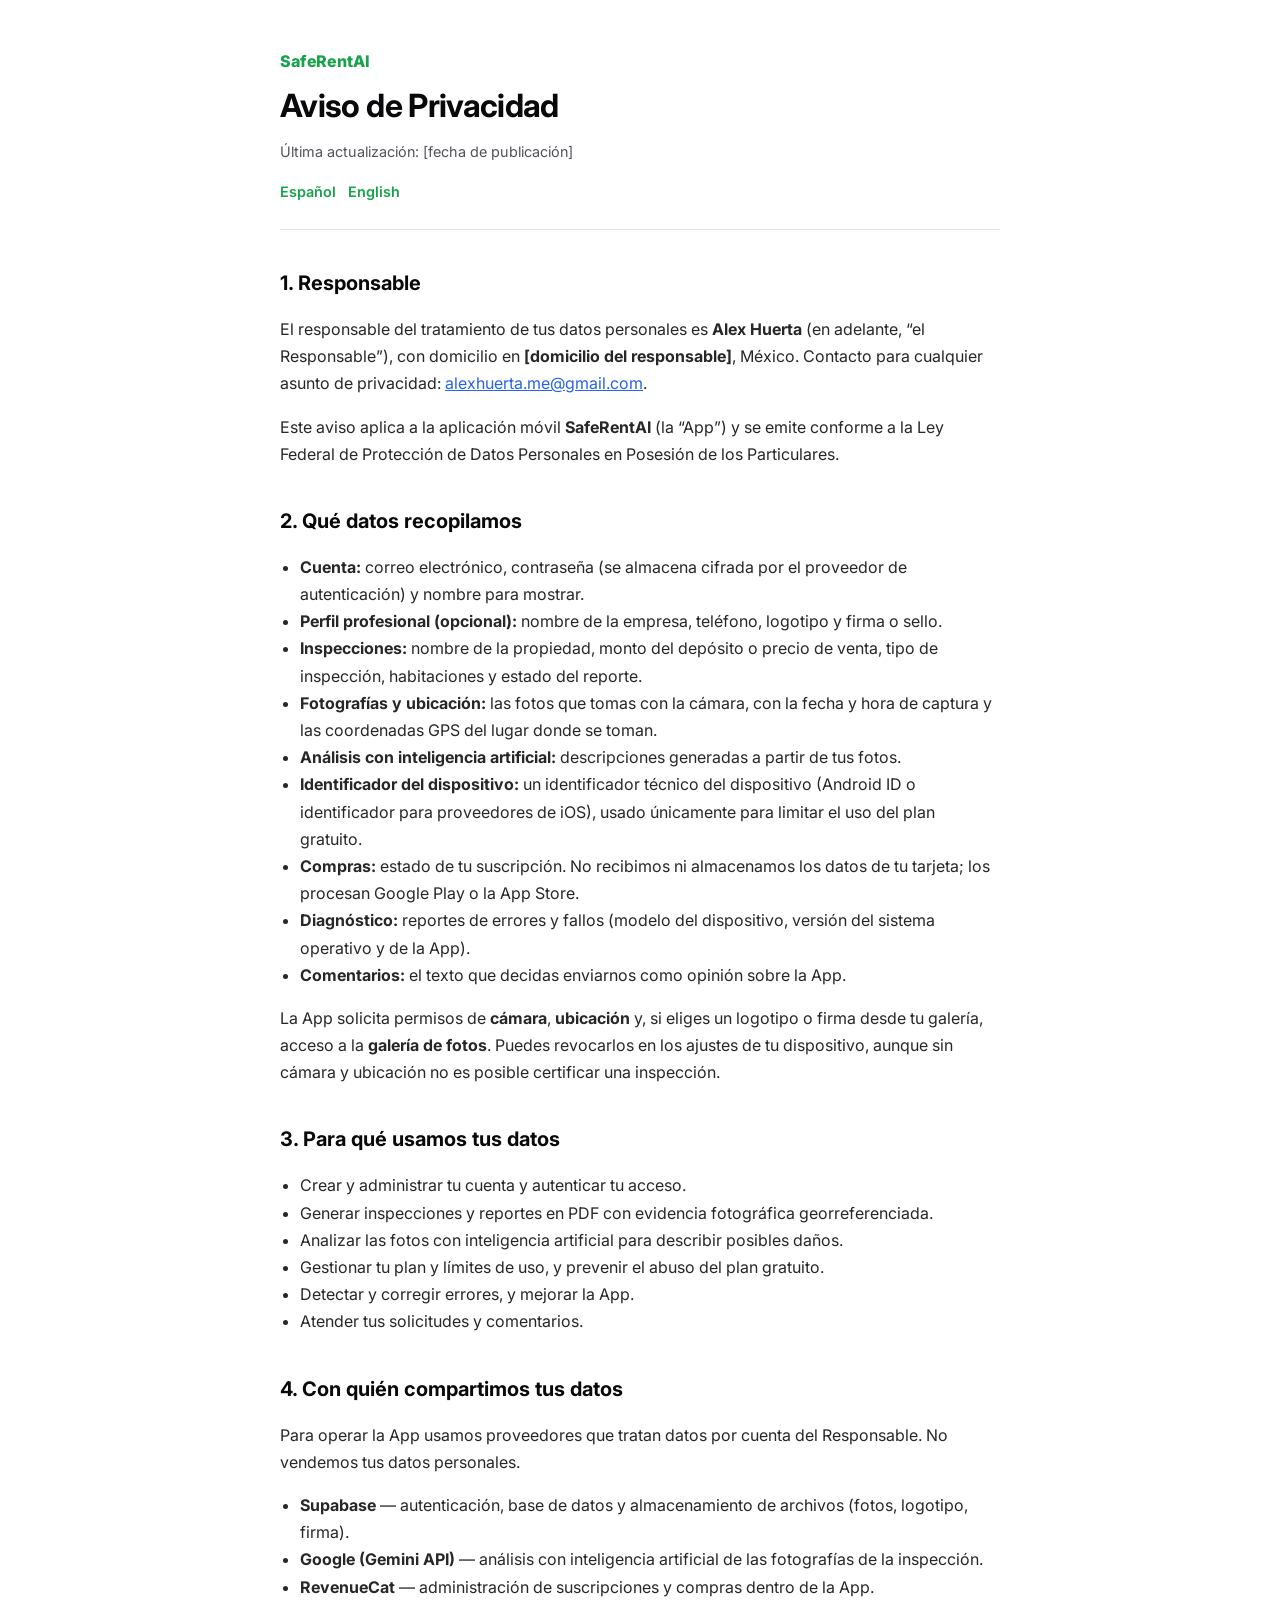
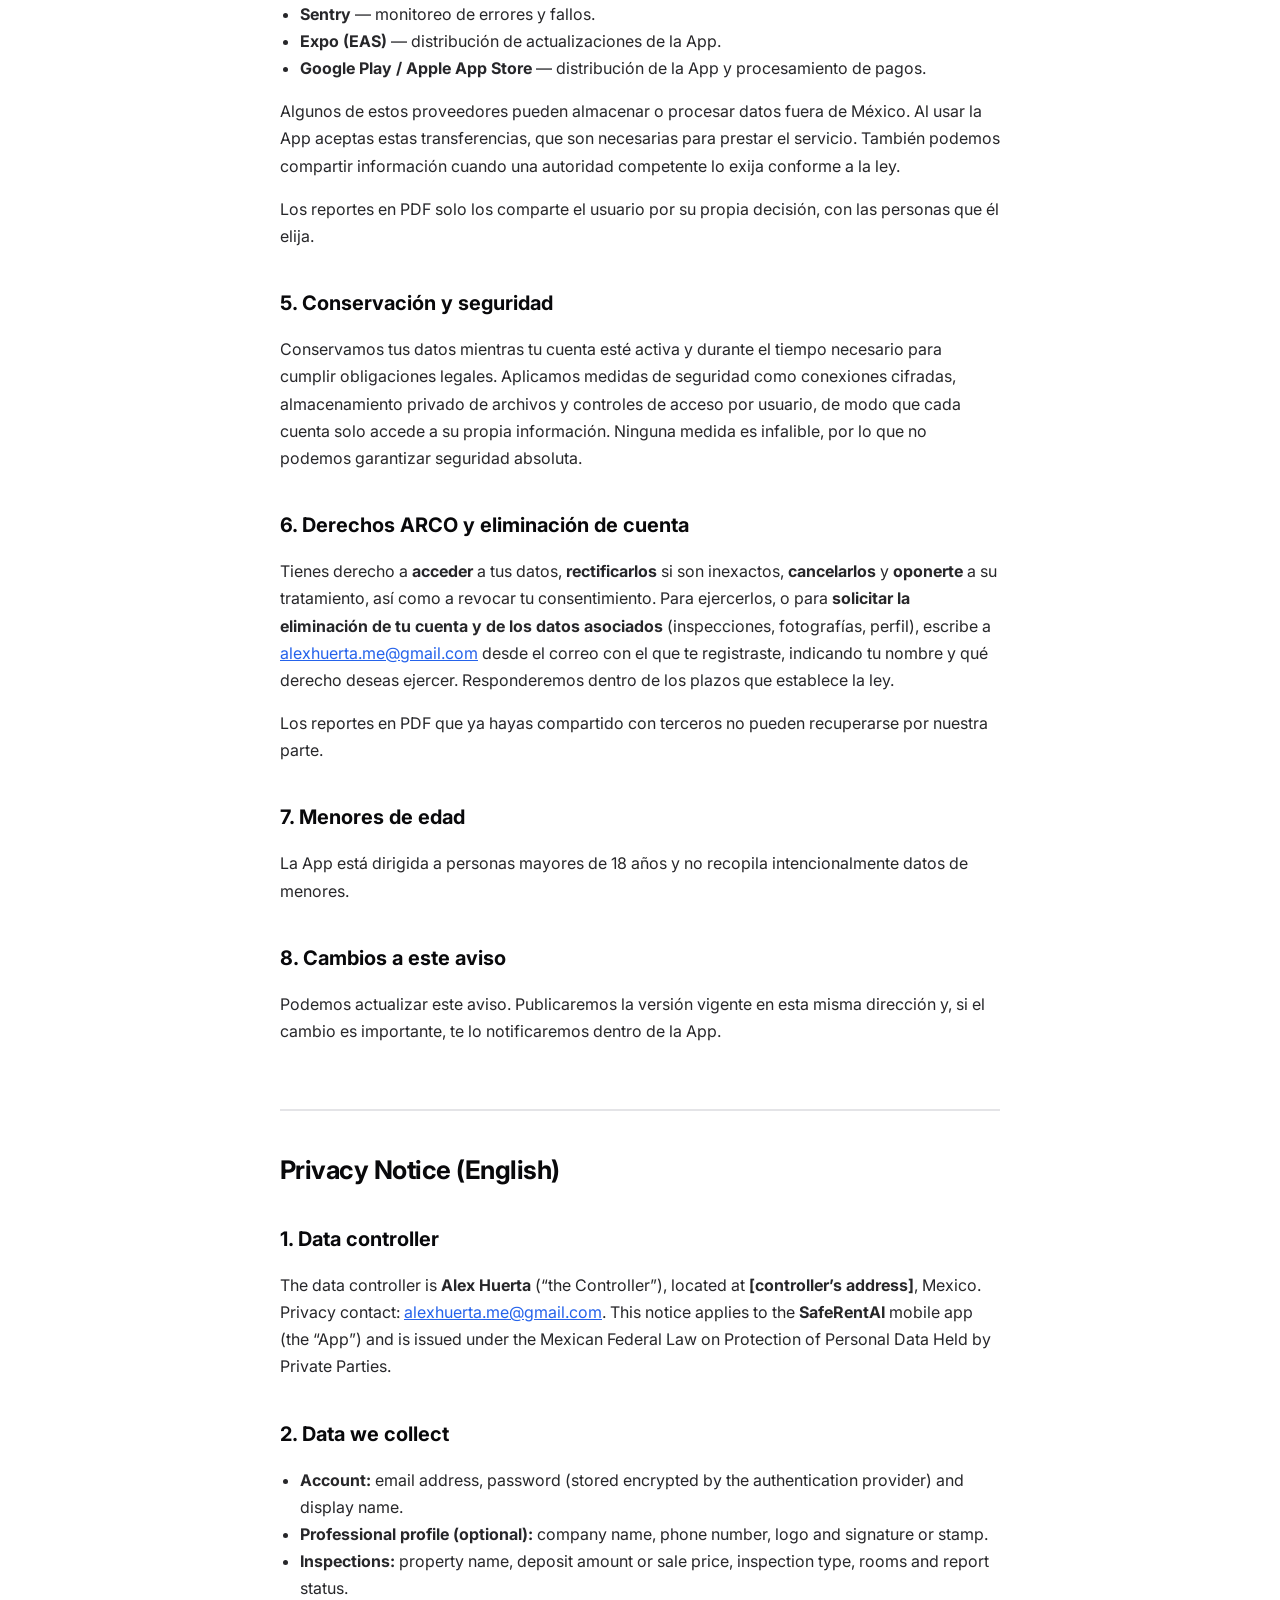
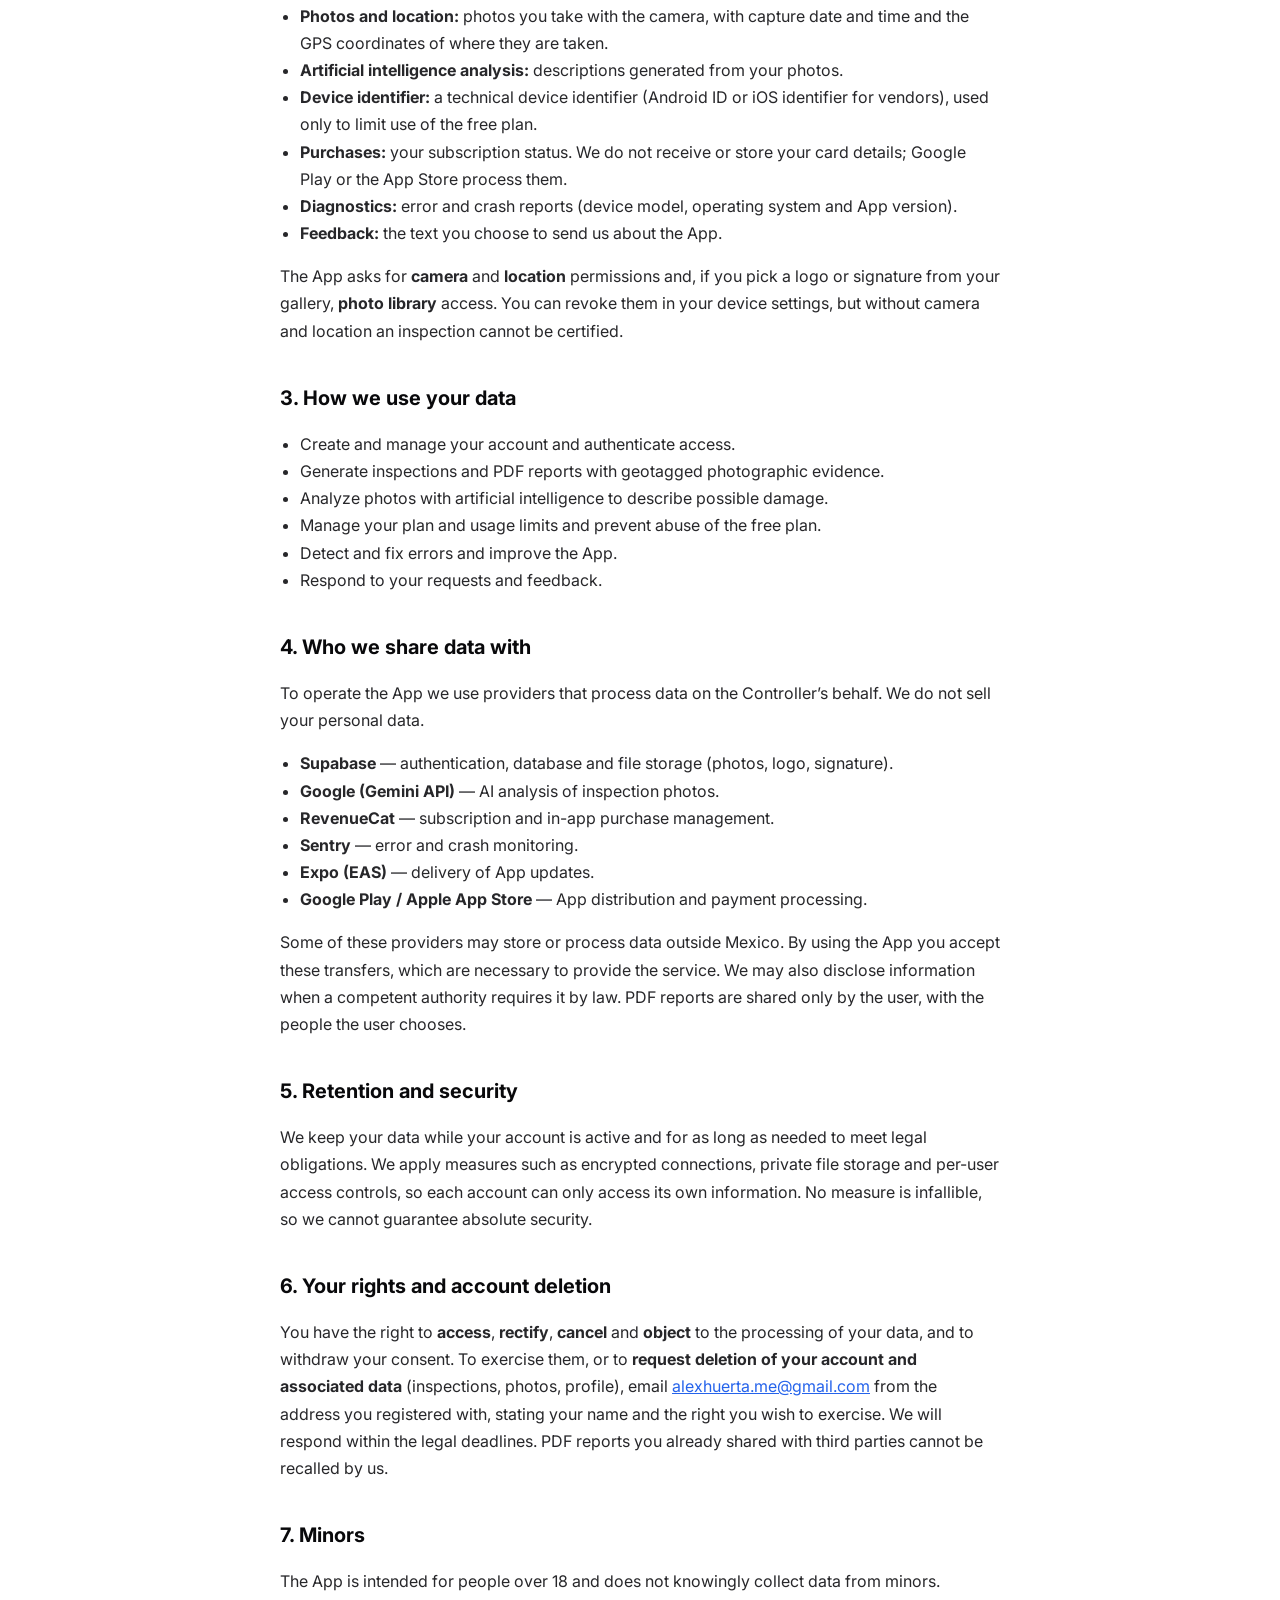
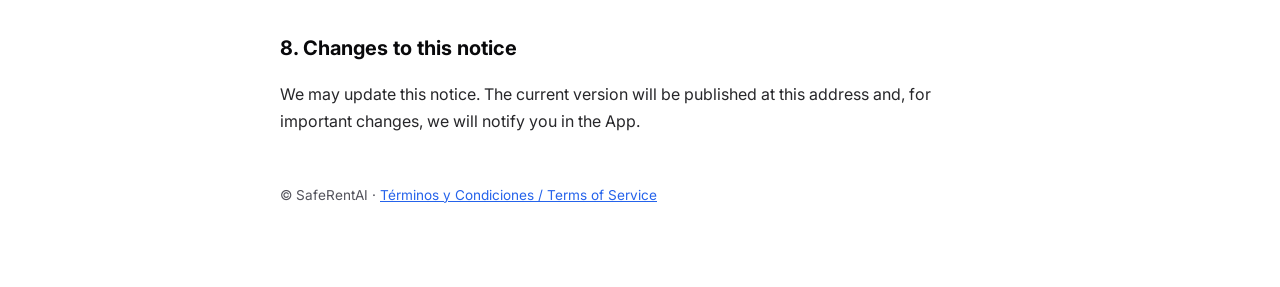
==== saferentai/privacidad/index.html @ 842e3999 "feat: add SafeRentAI privacy notice and terms (draft for legal review)" ====
<!DOCTYPE html>
<html lang="es">
<head>
  <meta charset="UTF-8">
  <meta name="viewport" content="width=device-width, initial-scale=1.0">
  <title>Aviso de Privacidad — SafeRentAI</title>
  <meta name="description" content="Aviso de Privacidad de SafeRentAI: qué datos recopila la app, para qué se usan y cómo ejercer tus derechos.">
  <link href="https://fonts.googleapis.com/css2?family=Inter:wght@400;600;800&display=swap" rel="stylesheet">
  <link rel="stylesheet" href="../legal.css">
</head>
<body>
<main>
  <header class="doc">
    <a class="brand" href="/">SafeRentAI</a>
    <h1>Aviso de Privacidad</h1>
    <p class="meta">Última actualización: [fecha de publicación]</p>
    <div class="lang"><a href="#es">Español</a><a href="#en">English</a></div>
  </header>

  <section id="es">
    <h2>1. Responsable</h2>
    <p>El responsable del tratamiento de tus datos personales es <strong>Alex Huerta</strong> (en adelante, “el Responsable”), con domicilio en <strong>[domicilio del responsable]</strong>, México. Contacto para cualquier asunto de privacidad: <a href="mailto:alexhuerta.me@gmail.com">alexhuerta.me@gmail.com</a>.</p>
    <p>Este aviso aplica a la aplicación móvil <strong>SafeRentAI</strong> (la “App”) y se emite conforme a la Ley Federal de Protección de Datos Personales en Posesión de los Particulares.</p>

    <h2>2. Qué datos recopilamos</h2>
    <ul>
      <li><strong>Cuenta:</strong> correo electrónico, contraseña (se almacena cifrada por el proveedor de autenticación) y nombre para mostrar.</li>
      <li><strong>Perfil profesional (opcional):</strong> nombre de la empresa, teléfono, logotipo y firma o sello.</li>
      <li><strong>Inspecciones:</strong> nombre de la propiedad, monto del depósito o precio de venta, tipo de inspección, habitaciones y estado del reporte.</li>
      <li><strong>Fotografías y ubicación:</strong> las fotos que tomas con la cámara, con la fecha y hora de captura y las coordenadas GPS del lugar donde se toman.</li>
      <li><strong>Análisis con inteligencia artificial:</strong> descripciones generadas a partir de tus fotos.</li>
      <li><strong>Identificador del dispositivo:</strong> un identificador técnico del dispositivo (Android ID o identificador para proveedores de iOS), usado únicamente para limitar el uso del plan gratuito.</li>
      <li><strong>Compras:</strong> estado de tu suscripción. No recibimos ni almacenamos los datos de tu tarjeta; los procesan Google Play o la App Store.</li>
      <li><strong>Diagnóstico:</strong> reportes de errores y fallos (modelo del dispositivo, versión del sistema operativo y de la App).</li>
      <li><strong>Comentarios:</strong> el texto que decidas enviarnos como opinión sobre la App.</li>
    </ul>
    <p>La App solicita permisos de <strong>cámara</strong>, <strong>ubicación</strong> y, si eliges un logotipo o firma desde tu galería, acceso a la <strong>galería de fotos</strong>. Puedes revocarlos en los ajustes de tu dispositivo, aunque sin cámara y ubicación no es posible certificar una inspección.</p>

    <h2>3. Para qué usamos tus datos</h2>
    <ul>
      <li>Crear y administrar tu cuenta y autenticar tu acceso.</li>
      <li>Generar inspecciones y reportes en PDF con evidencia fotográfica georreferenciada.</li>
      <li>Analizar las fotos con inteligencia artificial para describir posibles daños.</li>
      <li>Gestionar tu plan y límites de uso, y prevenir el abuso del plan gratuito.</li>
      <li>Detectar y corregir errores, y mejorar la App.</li>
      <li>Atender tus solicitudes y comentarios.</li>
    </ul>

    <h2>4. Con quién compartimos tus datos</h2>
    <p>Para operar la App usamos proveedores que tratan datos por cuenta del Responsable. No vendemos tus datos personales.</p>
    <ul>
      <li><strong>Supabase</strong> — autenticación, base de datos y almacenamiento de archivos (fotos, logotipo, firma).</li>
      <li><strong>Google (Gemini API)</strong> — análisis con inteligencia artificial de las fotografías de la inspección.</li>
      <li><strong>RevenueCat</strong> — administración de suscripciones y compras dentro de la App.</li>
      <li><strong>Sentry</strong> — monitoreo de errores y fallos.</li>
      <li><strong>Expo (EAS)</strong> — distribución de actualizaciones de la App.</li>
      <li><strong>Google Play / Apple App Store</strong> — distribución de la App y procesamiento de pagos.</li>
    </ul>
    <p>Algunos de estos proveedores pueden almacenar o procesar datos fuera de México. Al usar la App aceptas estas transferencias, que son necesarias para prestar el servicio. También podemos compartir información cuando una autoridad competente lo exija conforme a la ley.</p>
    <p>Los reportes en PDF solo los comparte el usuario por su propia decisión, con las personas que él elija.</p>

    <h2>5. Conservación y seguridad</h2>
    <p>Conservamos tus datos mientras tu cuenta esté activa y durante el tiempo necesario para cumplir obligaciones legales. Aplicamos medidas de seguridad como conexiones cifradas, almacenamiento privado de archivos y controles de acceso por usuario, de modo que cada cuenta solo accede a su propia información. Ninguna medida es infalible, por lo que no podemos garantizar seguridad absoluta.</p>

    <h2 id="eliminar-cuenta">6. Derechos ARCO y eliminación de cuenta</h2>
    <p>Tienes derecho a <strong>acceder</strong> a tus datos, <strong>rectificarlos</strong> si son inexactos, <strong>cancelarlos</strong> y <strong>oponerte</strong> a su tratamiento, así como a revocar tu consentimiento. Para ejercerlos, o para <strong>solicitar la eliminación de tu cuenta y de los datos asociados</strong> (inspecciones, fotografías, perfil), escribe a <a href="mailto:alexhuerta.me@gmail.com">alexhuerta.me@gmail.com</a> desde el correo con el que te registraste, indicando tu nombre y qué derecho deseas ejercer. Responderemos dentro de los plazos que establece la ley.</p>
    <p>Los reportes en PDF que ya hayas compartido con terceros no pueden recuperarse por nuestra parte.</p>

    <h2>7. Menores de edad</h2>
    <p>La App está dirigida a personas mayores de 18 años y no recopila intencionalmente datos de menores.</p>

    <h2>8. Cambios a este aviso</h2>
    <p>Podemos actualizar este aviso. Publicaremos la versión vigente en esta misma dirección y, si el cambio es importante, te lo notificaremos dentro de la App.</p>
  </section>

  <section id="en" class="en">
    <h1 style="font-size:1.6rem">Privacy Notice (English)</h1>

    <h2>1. Data controller</h2>
    <p>The data controller is <strong>Alex Huerta</strong> (“the Controller”), located at <strong>[controller’s address]</strong>, Mexico. Privacy contact: <a href="mailto:alexhuerta.me@gmail.com">alexhuerta.me@gmail.com</a>. This notice applies to the <strong>SafeRentAI</strong> mobile app (the “App”) and is issued under the Mexican Federal Law on Protection of Personal Data Held by Private Parties.</p>

    <h2>2. Data we collect</h2>
    <ul>
      <li><strong>Account:</strong> email address, password (stored encrypted by the authentication provider) and display name.</li>
      <li><strong>Professional profile (optional):</strong> company name, phone number, logo and signature or stamp.</li>
      <li><strong>Inspections:</strong> property name, deposit amount or sale price, inspection type, rooms and report status.</li>
      <li><strong>Photos and location:</strong> photos you take with the camera, with capture date and time and the GPS coordinates of where they are taken.</li>
      <li><strong>Artificial intelligence analysis:</strong> descriptions generated from your photos.</li>
      <li><strong>Device identifier:</strong> a technical device identifier (Android ID or iOS identifier for vendors), used only to limit use of the free plan.</li>
      <li><strong>Purchases:</strong> your subscription status. We do not receive or store your card details; Google Play or the App Store process them.</li>
      <li><strong>Diagnostics:</strong> error and crash reports (device model, operating system and App version).</li>
      <li><strong>Feedback:</strong> the text you choose to send us about the App.</li>
    </ul>
    <p>The App asks for <strong>camera</strong> and <strong>location</strong> permissions and, if you pick a logo or signature from your gallery, <strong>photo library</strong> access. You can revoke them in your device settings, but without camera and location an inspection cannot be certified.</p>

    <h2>3. How we use your data</h2>
    <ul>
      <li>Create and manage your account and authenticate access.</li>
      <li>Generate inspections and PDF reports with geotagged photographic evidence.</li>
      <li>Analyze photos with artificial intelligence to describe possible damage.</li>
      <li>Manage your plan and usage limits and prevent abuse of the free plan.</li>
      <li>Detect and fix errors and improve the App.</li>
      <li>Respond to your requests and feedback.</li>
    </ul>

    <h2>4. Who we share data with</h2>
    <p>To operate the App we use providers that process data on the Controller’s behalf. We do not sell your personal data.</p>
    <ul>
      <li><strong>Supabase</strong> — authentication, database and file storage (photos, logo, signature).</li>
      <li><strong>Google (Gemini API)</strong> — AI analysis of inspection photos.</li>
      <li><strong>RevenueCat</strong> — subscription and in-app purchase management.</li>
      <li><strong>Sentry</strong> — error and crash monitoring.</li>
      <li><strong>Expo (EAS)</strong> — delivery of App updates.</li>
      <li><strong>Google Play / Apple App Store</strong> — App distribution and payment processing.</li>
    </ul>
    <p>Some of these providers may store or process data outside Mexico. By using the App you accept these transfers, which are necessary to provide the service. We may also disclose information when a competent authority requires it by law. PDF reports are shared only by the user, with the people the user chooses.</p>

    <h2>5. Retention and security</h2>
    <p>We keep your data while your account is active and for as long as needed to meet legal obligations. We apply measures such as encrypted connections, private file storage and per-user access controls, so each account can only access its own information. No measure is infallible, so we cannot guarantee absolute security.</p>

    <h2 id="delete-account">6. Your rights and account deletion</h2>
    <p>You have the right to <strong>access</strong>, <strong>rectify</strong>, <strong>cancel</strong> and <strong>object</strong> to the processing of your data, and to withdraw your consent. To exercise them, or to <strong>request deletion of your account and associated data</strong> (inspections, photos, profile), email <a href="mailto:alexhuerta.me@gmail.com">alexhuerta.me@gmail.com</a> from the address you registered with, stating your name and the right you wish to exercise. We will respond within the legal deadlines. PDF reports you already shared with third parties cannot be recalled by us.</p>

    <h2>7. Minors</h2>
    <p>The App is intended for people over 18 and does not knowingly collect data from minors.</p>

    <h2>8. Changes to this notice</h2>
    <p>We may update this notice. The current version will be published at this address and, for important changes, we will notify you in the App.</p>
  </section>

  <footer>© SafeRentAI · <a href="../terminos/">Términos y Condiciones / Terms of Service</a></footer>
</main>
</body>
</html>
---- saferentai/legal.css ----
:root { --black:#09090b; --gray-600:#52525b; --gray-200:#e4e4e7; --green:#16a34a; --green-bg:#f0fdf4; }
*, *::before, *::after { box-sizing: border-box; }
body { margin:0; font-family:'Inter',-apple-system,'Segoe UI',sans-serif; color:var(--black); background:#fff; line-height:1.7; -webkit-font-smoothing:antialiased; }
main { max-width:760px; margin:0 auto; padding:3rem 1.25rem 5rem; }
header.doc { border-bottom:1px solid var(--gray-200); padding-bottom:1.5rem; margin-bottom:2rem; }
.brand { font-weight:800; color:var(--green); text-decoration:none; letter-spacing:-0.01em; }
h1 { font-size:2rem; line-height:1.2; margin:.75rem 0 .25rem; letter-spacing:-0.02em; }
h2 { font-size:1.25rem; margin:2.25rem 0 .5rem; }
p, li { color:#27272a; }
ul { padding-left:1.25rem; }
.meta { color:var(--gray-600); font-size:.9rem; }
.lang { display:flex; gap:.75rem; margin-top:1rem; font-size:.9rem; }
.lang a { color:var(--green); font-weight:600; text-decoration:none; }
.note { background:var(--green-bg); border:1px solid #bbf7d0; border-radius:.75rem; padding:.9rem 1.1rem; margin:1.25rem 0; font-size:.95rem; }
section.en { margin-top:4rem; padding-top:2rem; border-top:2px solid var(--gray-200); }
footer { margin-top:3rem; color:var(--gray-600); font-size:.85rem; }
a { color:#2563eb; }
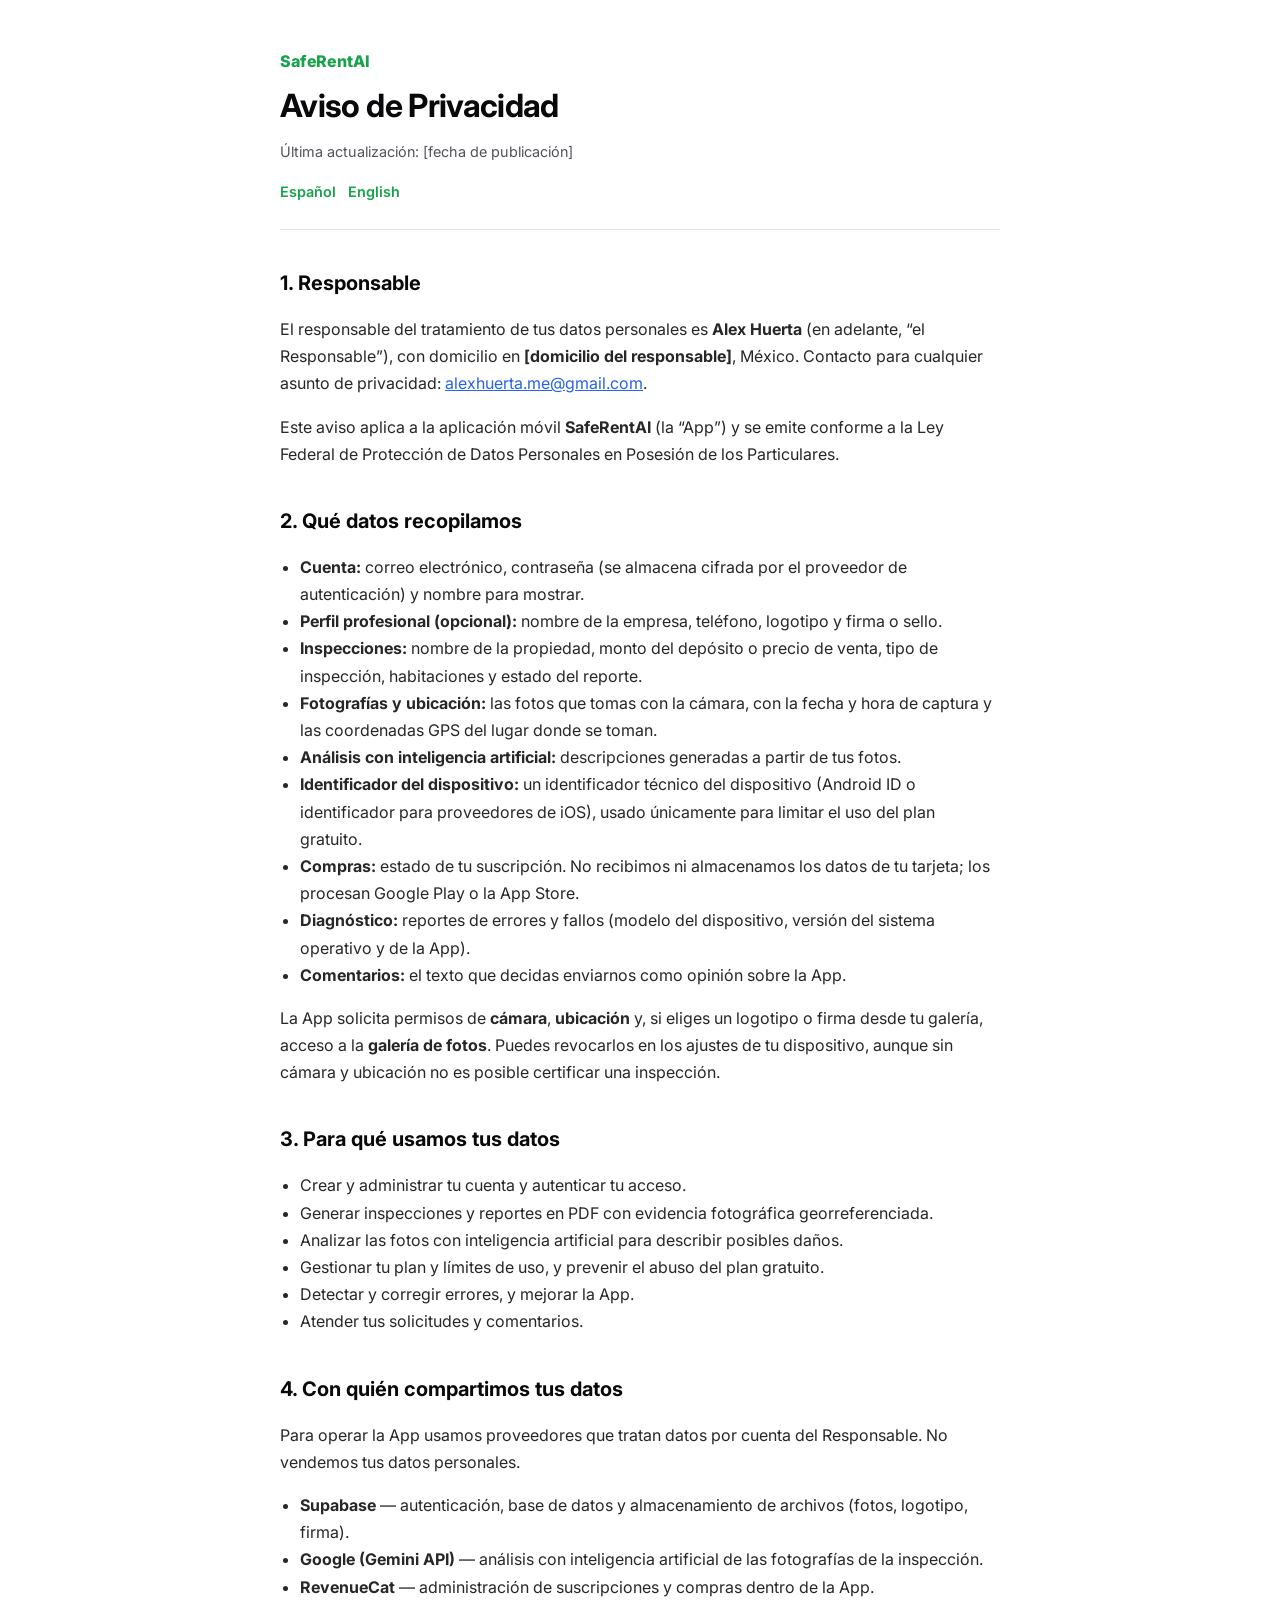
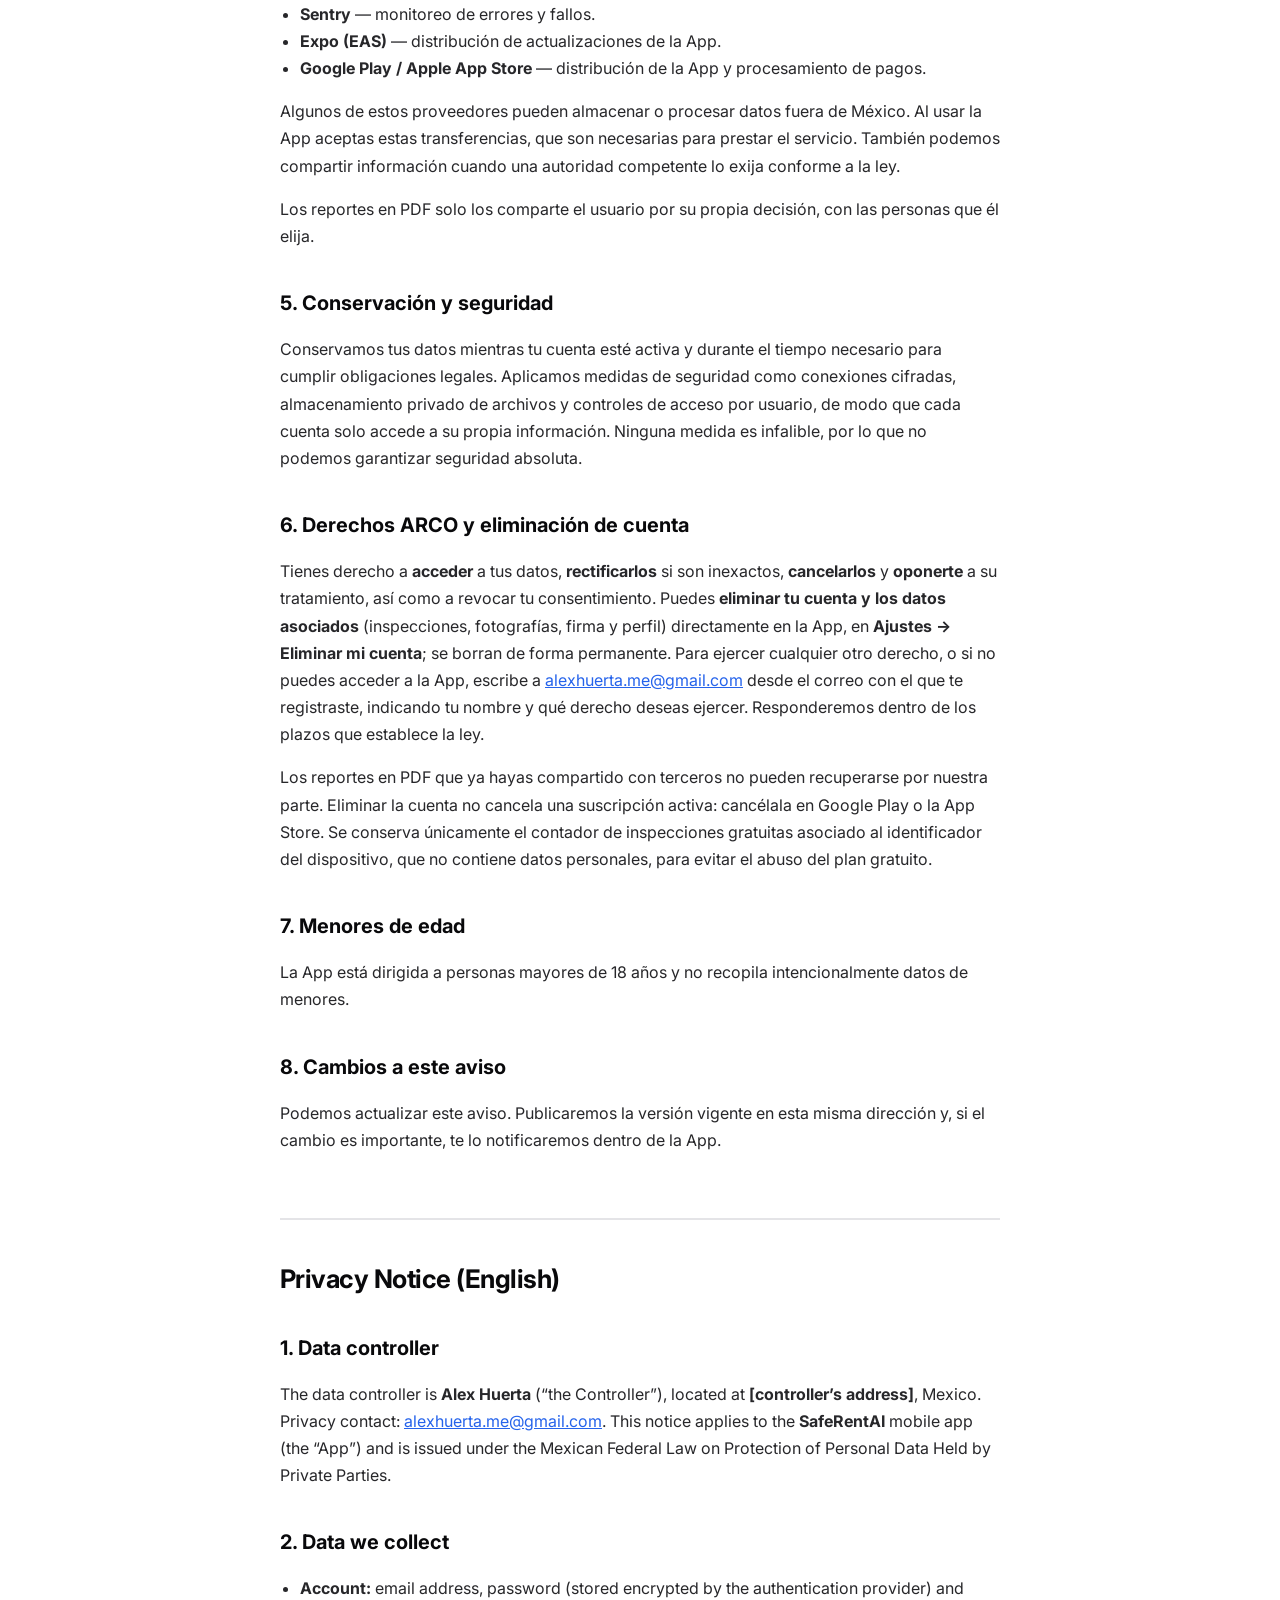
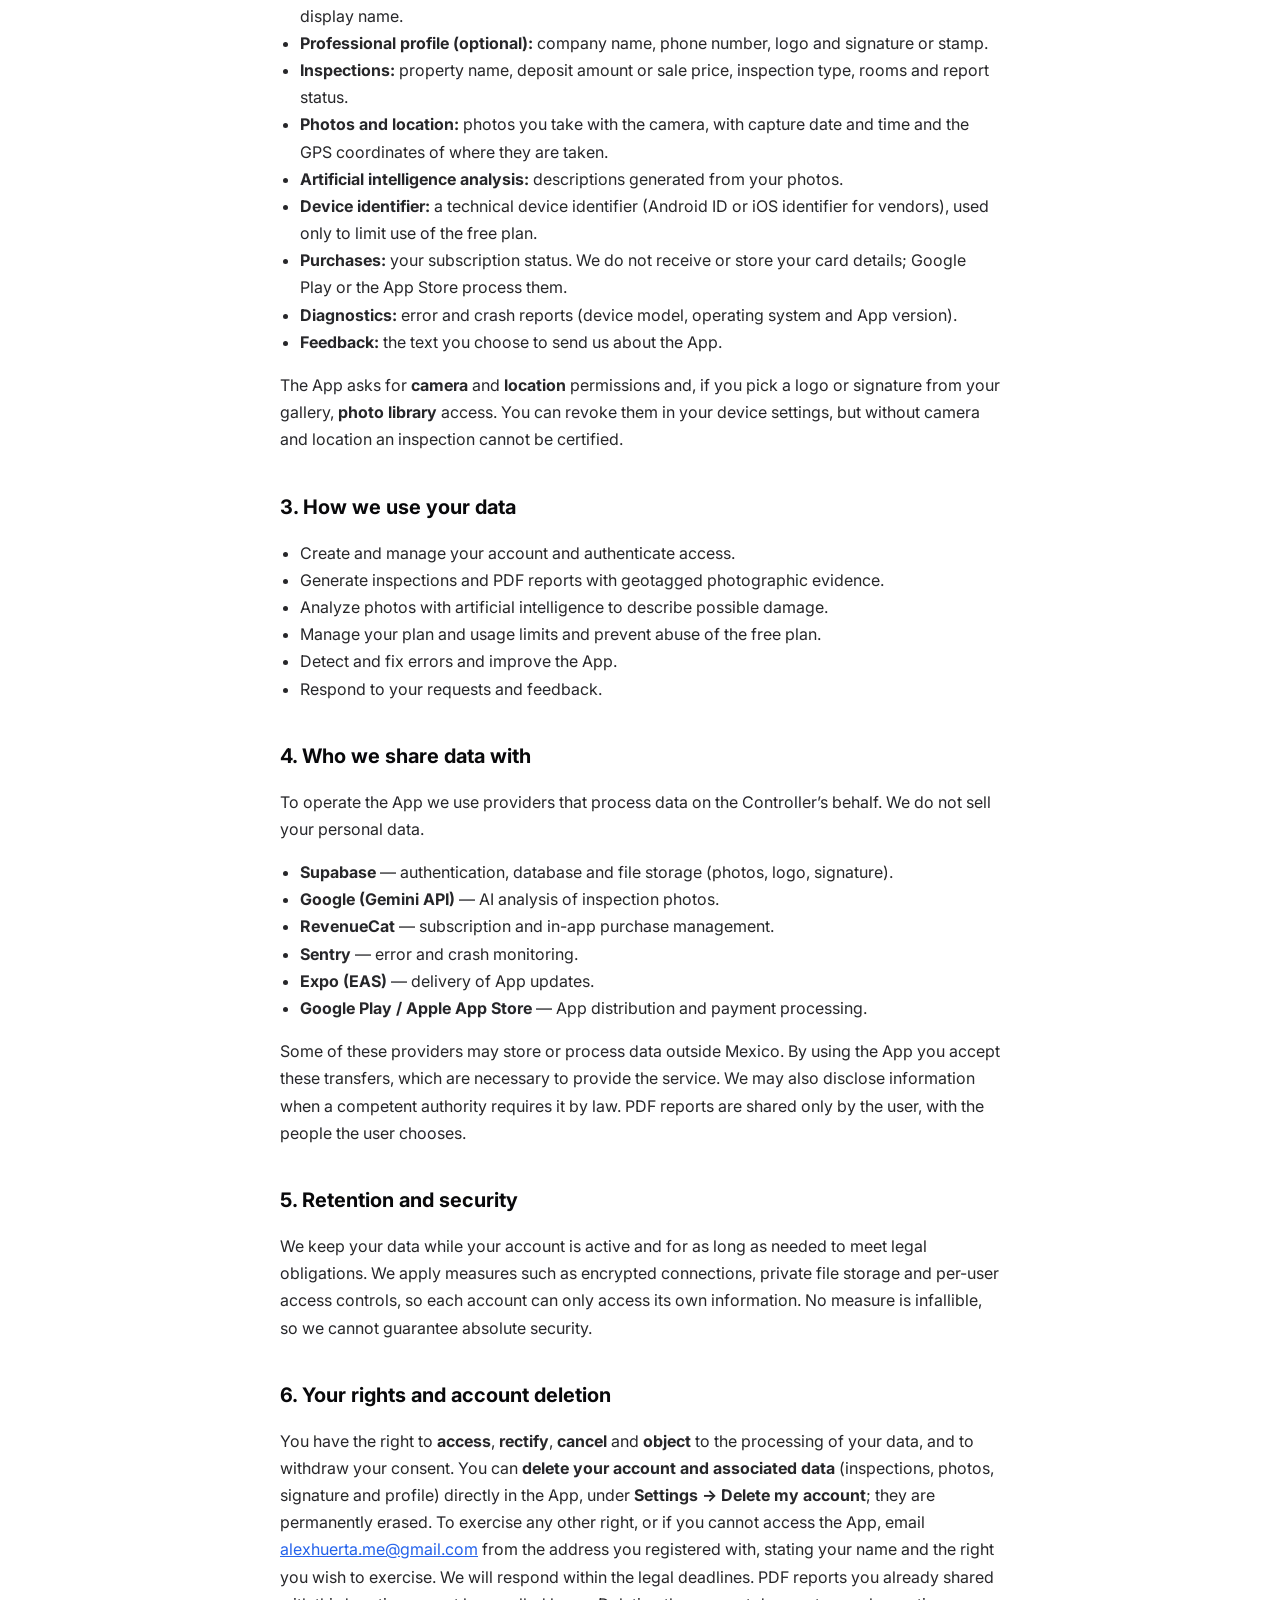
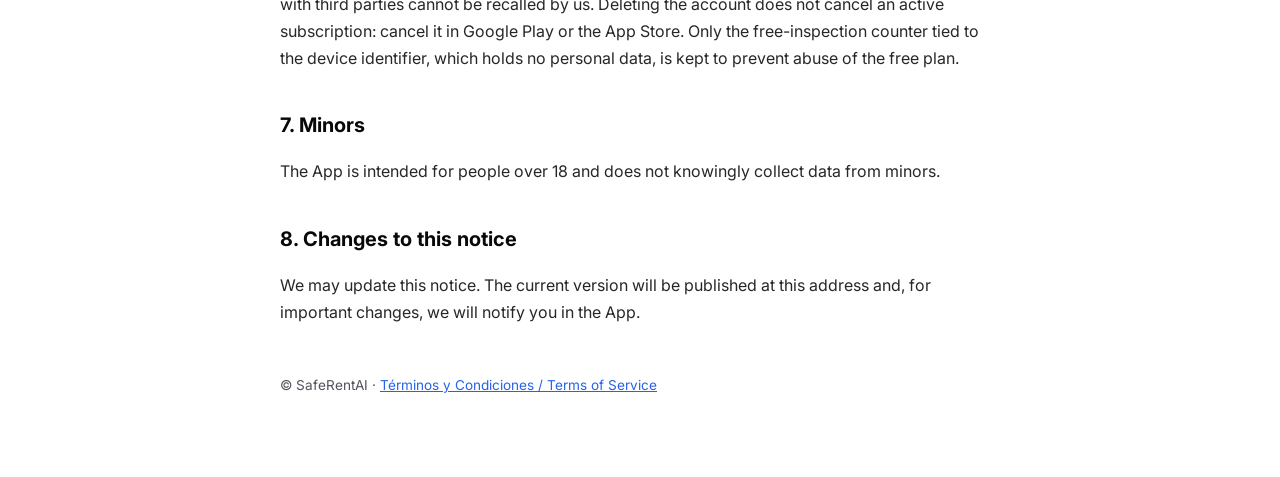
==== commit 4ca34b8c: "docs: describe in-app account deletion in the privacy notice" ====
--- a/saferentai/privacidad/index.html
+++ b/saferentai/privacidad/index.html
@@ -63,8 +63,8 @@
     <p>Conservamos tus datos mientras tu cuenta esté activa y durante el tiempo necesario para cumplir obligaciones legales. Aplicamos medidas de seguridad como conexiones cifradas, almacenamiento privado de archivos y controles de acceso por usuario, de modo que cada cuenta solo accede a su propia información. Ninguna medida es infalible, por lo que no podemos garantizar seguridad absoluta.</p>
 
     <h2 id="eliminar-cuenta">6. Derechos ARCO y eliminación de cuenta</h2>
-    <p>Tienes derecho a <strong>acceder</strong> a tus datos, <strong>rectificarlos</strong> si son inexactos, <strong>cancelarlos</strong> y <strong>oponerte</strong> a su tratamiento, así como a revocar tu consentimiento. Para ejercerlos, o para <strong>solicitar la eliminación de tu cuenta y de los datos asociados</strong> (inspecciones, fotografías, perfil), escribe a <a href="mailto:alexhuerta.me@gmail.com">alexhuerta.me@gmail.com</a> desde el correo con el que te registraste, indicando tu nombre y qué derecho deseas ejercer. Responderemos dentro de los plazos que establece la ley.</p>
-    <p>Los reportes en PDF que ya hayas compartido con terceros no pueden recuperarse por nuestra parte.</p>
+    <p>Tienes derecho a <strong>acceder</strong> a tus datos, <strong>rectificarlos</strong> si son inexactos, <strong>cancelarlos</strong> y <strong>oponerte</strong> a su tratamiento, así como a revocar tu consentimiento. Puedes <strong>eliminar tu cuenta y los datos asociados</strong> (inspecciones, fotografías, firma y perfil) directamente en la App, en <strong>Ajustes → Eliminar mi cuenta</strong>; se borran de forma permanente. Para ejercer cualquier otro derecho, o si no puedes acceder a la App, escribe a <a href="mailto:alexhuerta.me@gmail.com">alexhuerta.me@gmail.com</a> desde el correo con el que te registraste, indicando tu nombre y qué derecho deseas ejercer. Responderemos dentro de los plazos que establece la ley.</p>
+    <p>Los reportes en PDF que ya hayas compartido con terceros no pueden recuperarse por nuestra parte. Eliminar la cuenta no cancela una suscripción activa: cancélala en Google Play o la App Store. Se conserva únicamente el contador de inspecciones gratuitas asociado al identificador del dispositivo, que no contiene datos personales, para evitar el abuso del plan gratuito.</p>
 
     <h2>7. Menores de edad</h2>
     <p>La App está dirigida a personas mayores de 18 años y no recopila intencionalmente datos de menores.</p>
@@ -119,7 +119,7 @@
     <p>We keep your data while your account is active and for as long as needed to meet legal obligations. We apply measures such as encrypted connections, private file storage and per-user access controls, so each account can only access its own information. No measure is infallible, so we cannot guarantee absolute security.</p>
 
     <h2 id="delete-account">6. Your rights and account deletion</h2>
-    <p>You have the right to <strong>access</strong>, <strong>rectify</strong>, <strong>cancel</strong> and <strong>object</strong> to the processing of your data, and to withdraw your consent. To exercise them, or to <strong>request deletion of your account and associated data</strong> (inspections, photos, profile), email <a href="mailto:alexhuerta.me@gmail.com">alexhuerta.me@gmail.com</a> from the address you registered with, stating your name and the right you wish to exercise. We will respond within the legal deadlines. PDF reports you already shared with third parties cannot be recalled by us.</p>
+    <p>You have the right to <strong>access</strong>, <strong>rectify</strong>, <strong>cancel</strong> and <strong>object</strong> to the processing of your data, and to withdraw your consent. You can <strong>delete your account and associated data</strong> (inspections, photos, signature and profile) directly in the App, under <strong>Settings → Delete my account</strong>; they are permanently erased. To exercise any other right, or if you cannot access the App, email <a href="mailto:alexhuerta.me@gmail.com">alexhuerta.me@gmail.com</a> from the address you registered with, stating your name and the right you wish to exercise. We will respond within the legal deadlines. PDF reports you already shared with third parties cannot be recalled by us. Deleting the account does not cancel an active subscription: cancel it in Google Play or the App Store. Only the free-inspection counter tied to the device identifier, which holds no personal data, is kept to prevent abuse of the free plan.</p>
 
     <h2>7. Minors</h2>
     <p>The App is intended for people over 18 and does not knowingly collect data from minors.</p>
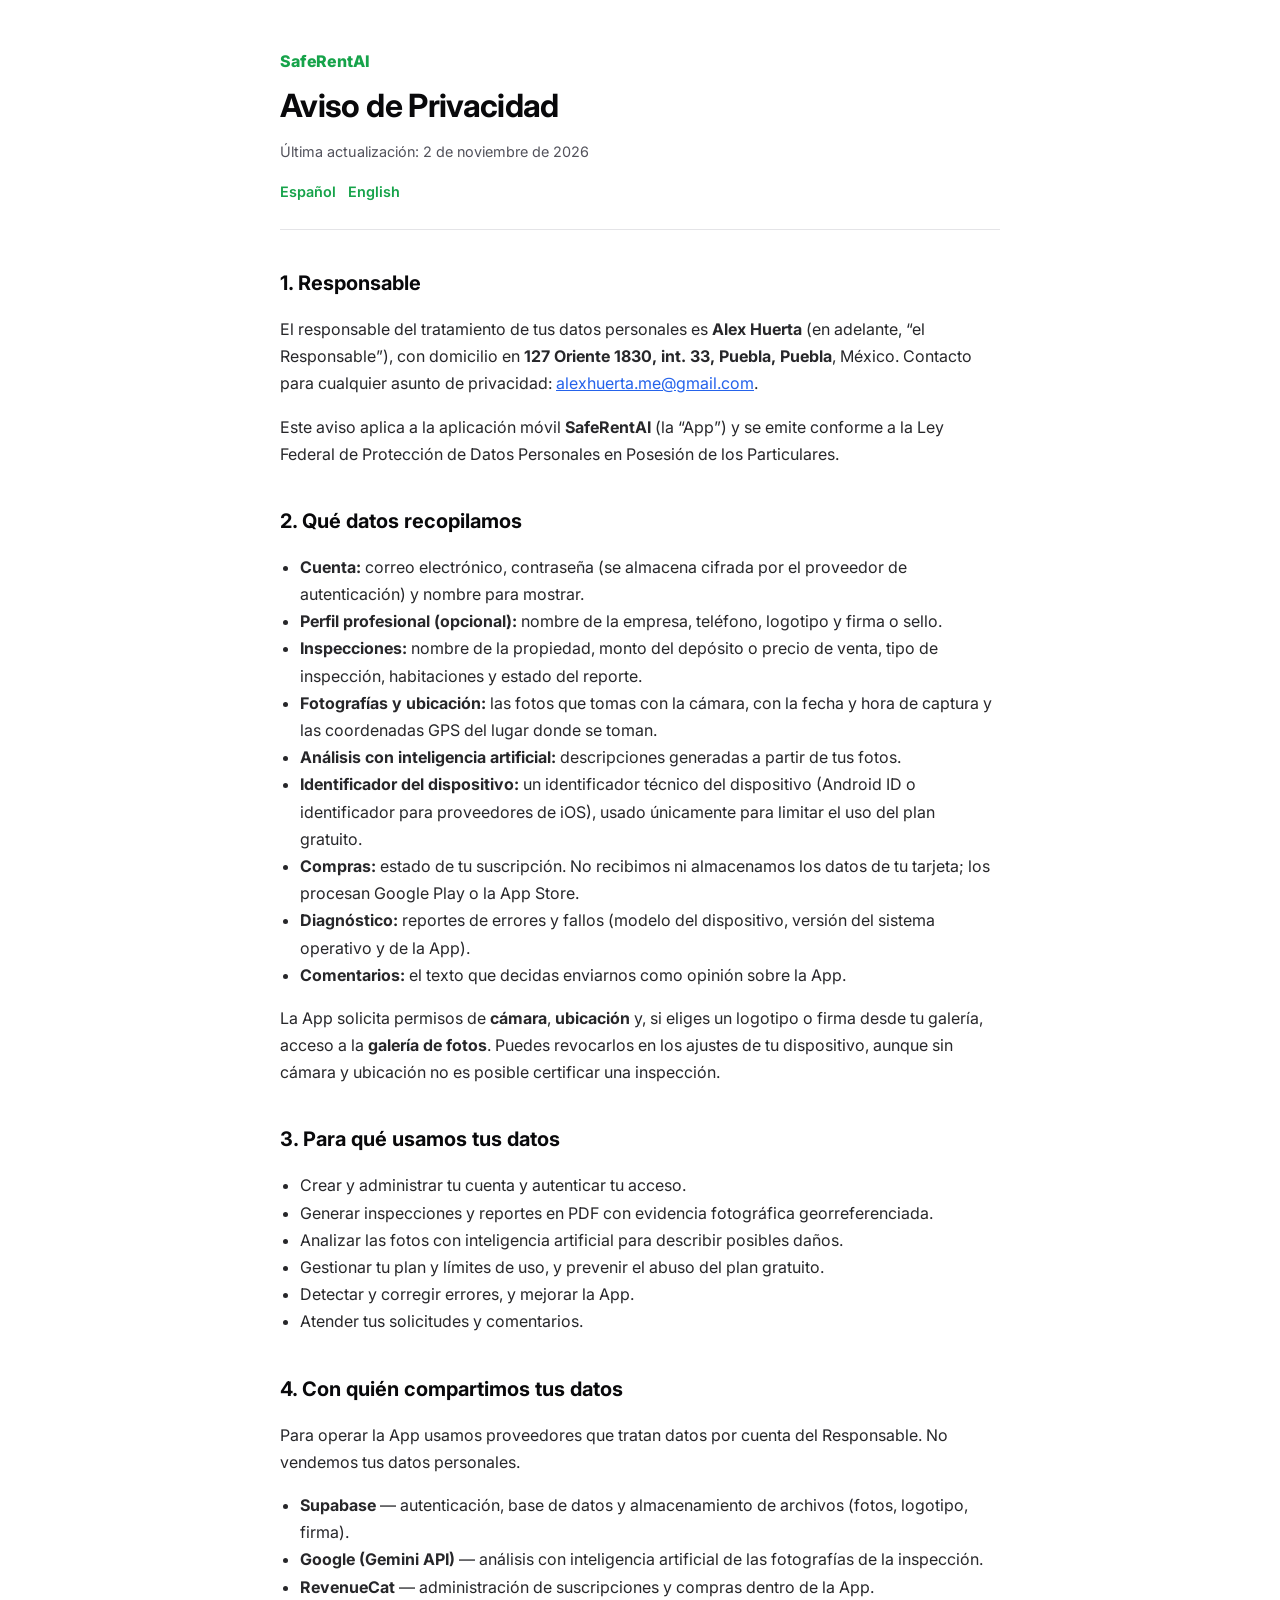
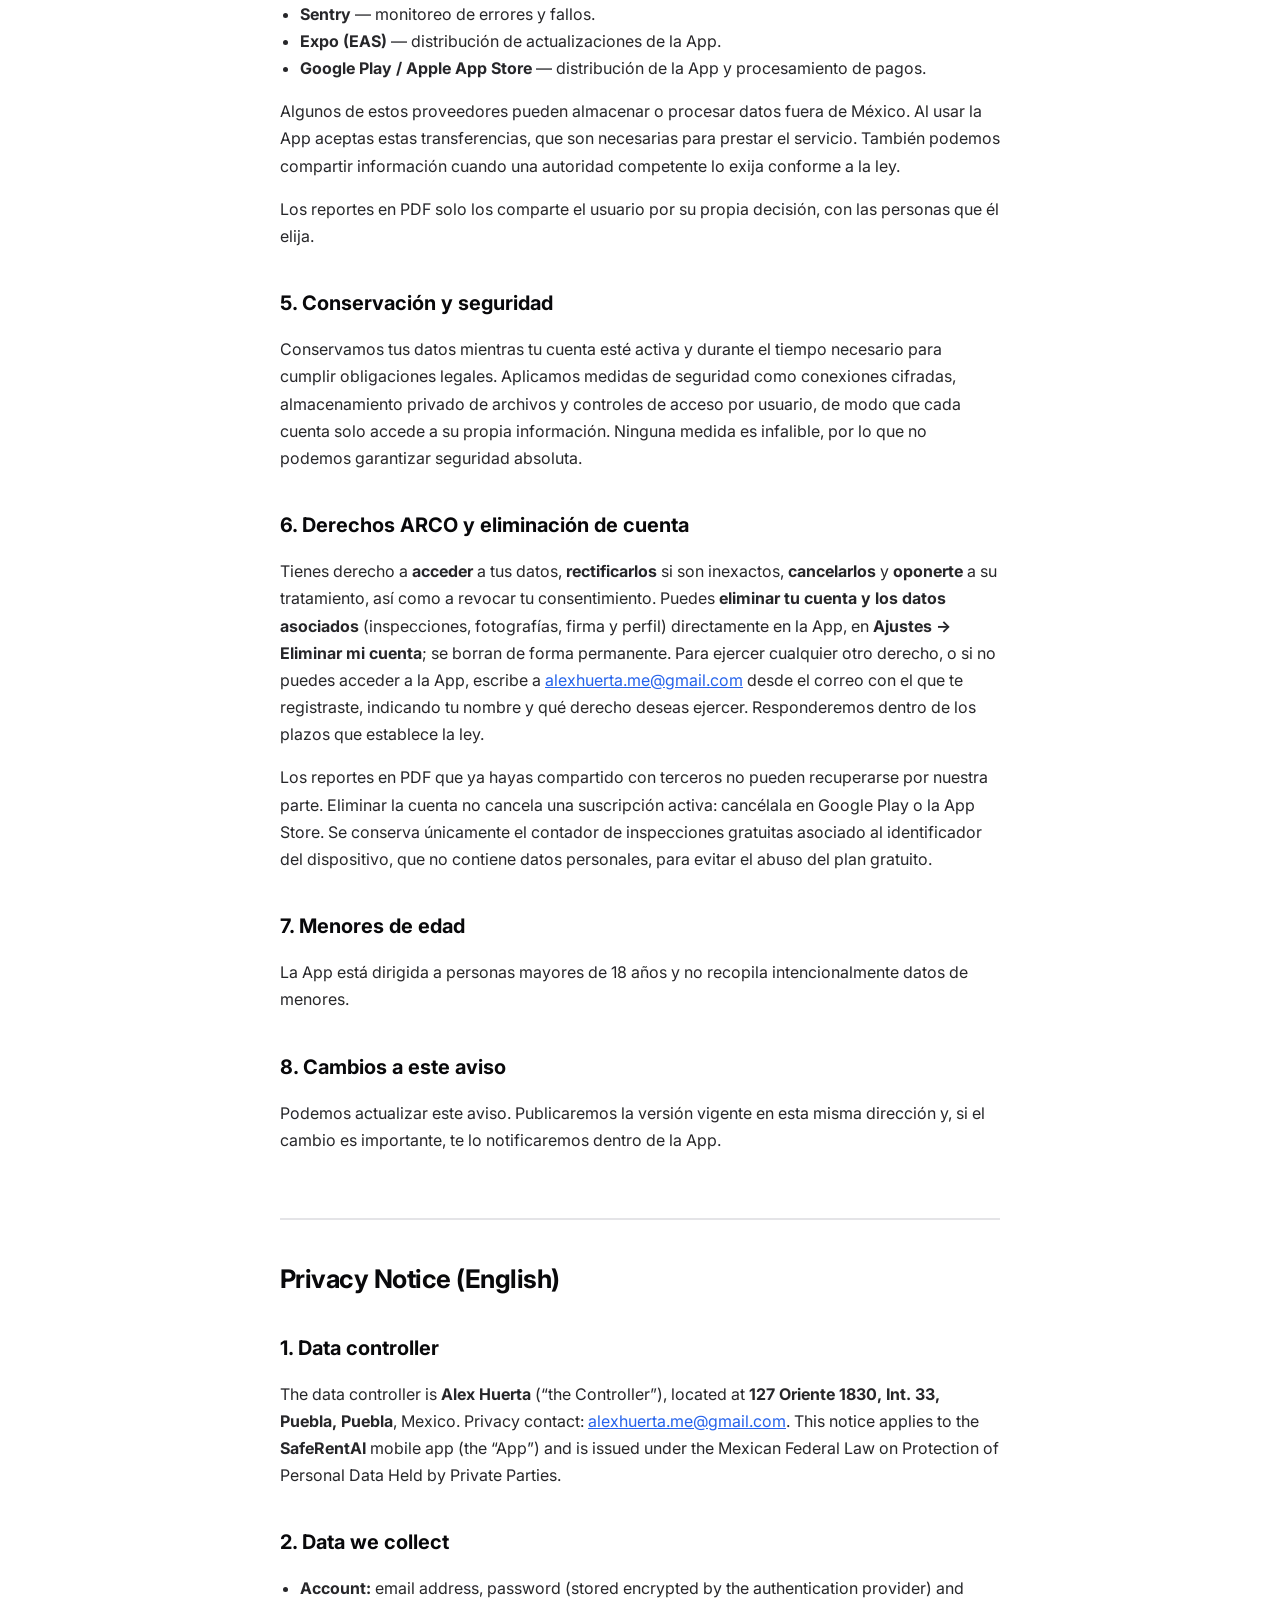
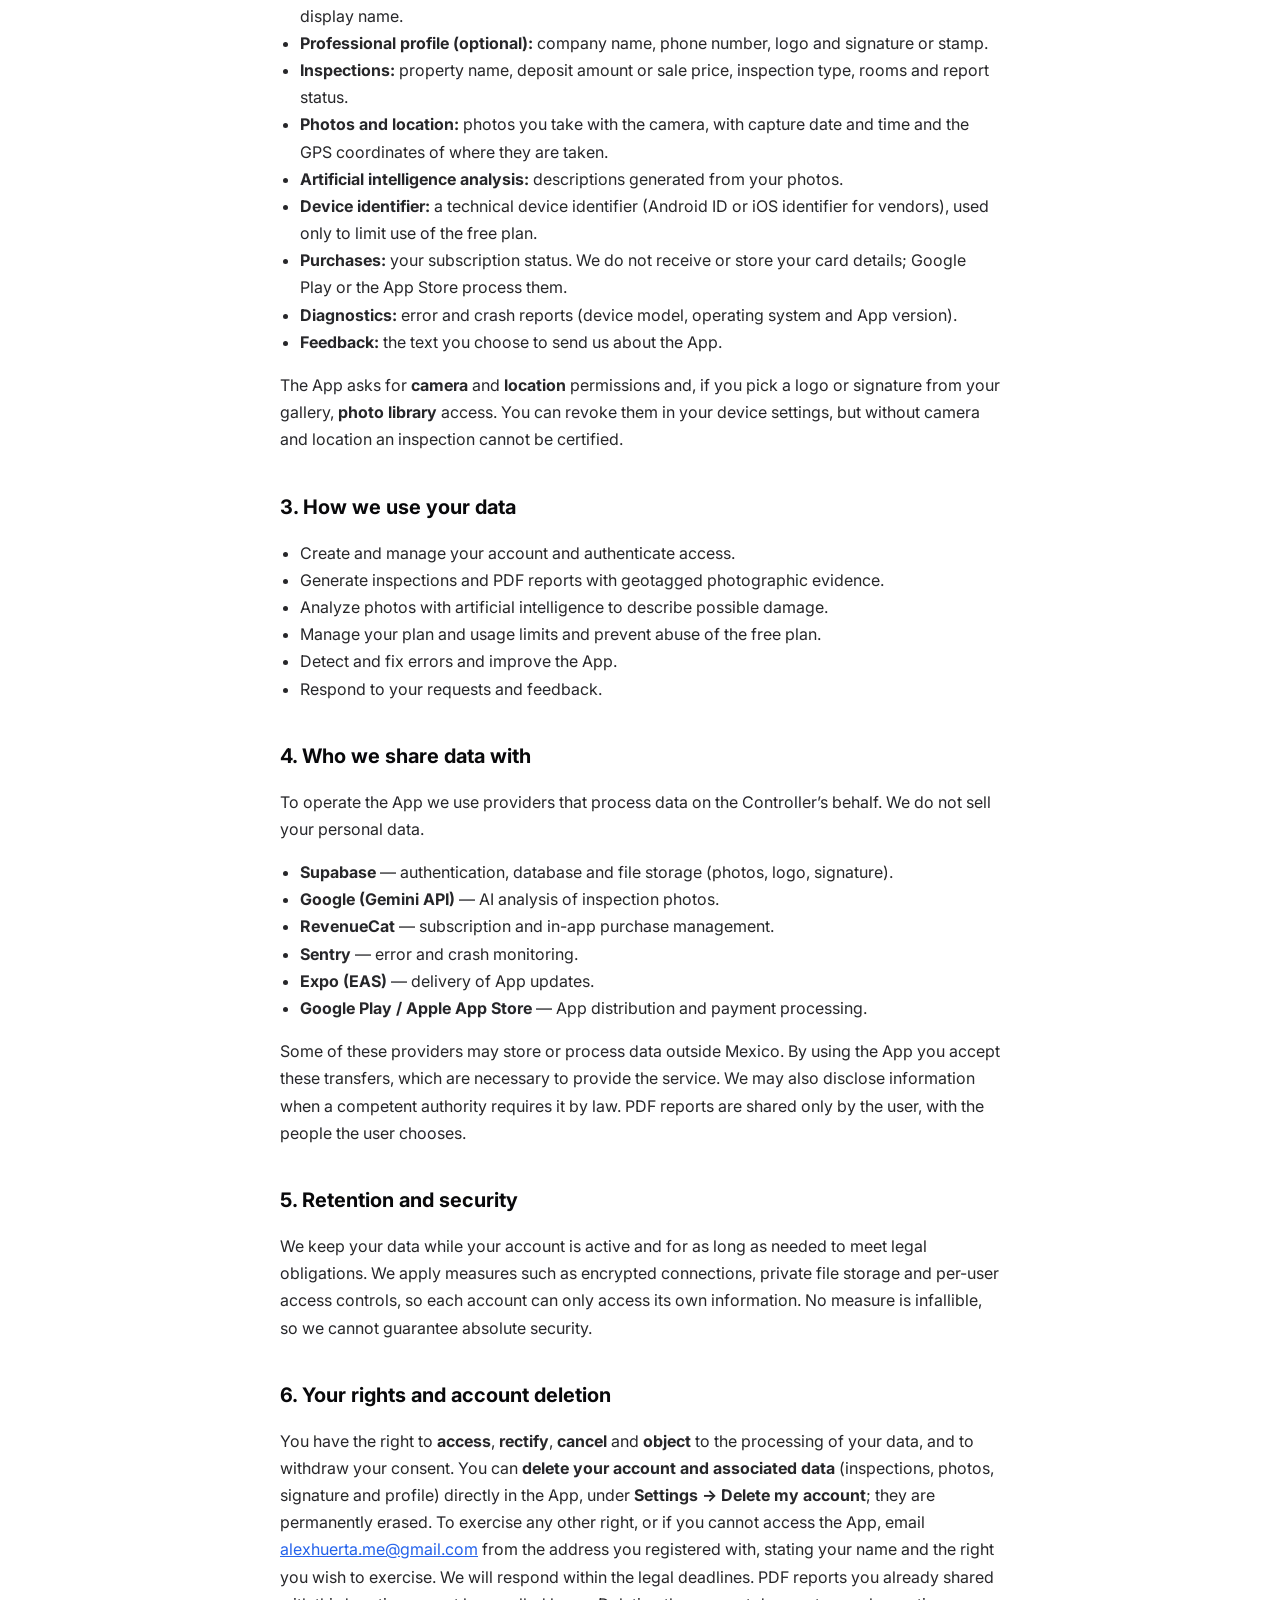
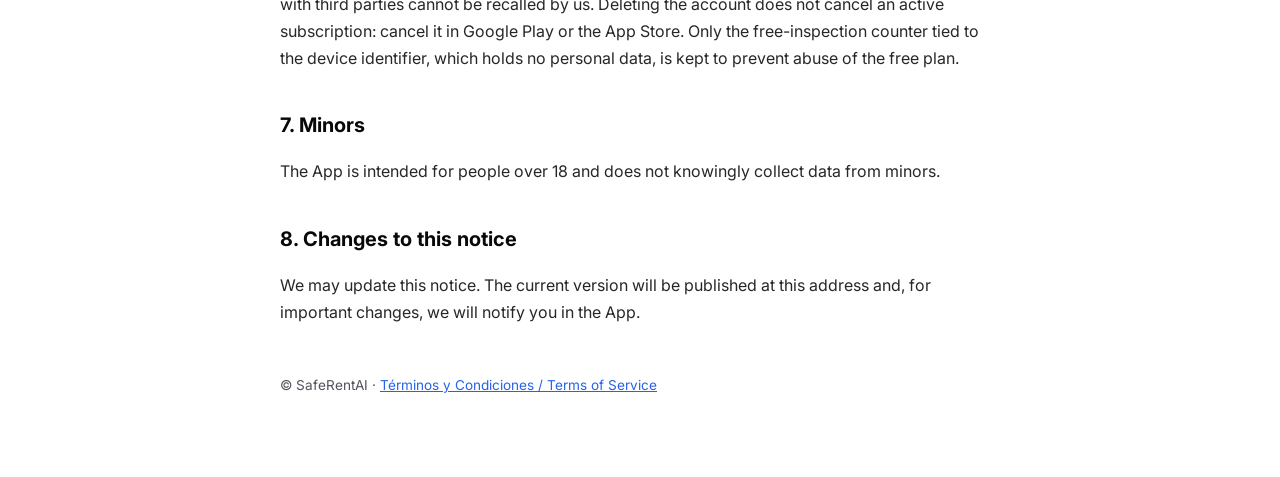
==== commit 898b8c5d: "docs: fill in publication date, address and jurisdiction" ====
--- a/saferentai/privacidad/index.html
+++ b/saferentai/privacidad/index.html
@@ -13,13 +13,13 @@
   <header class="doc">
     <a class="brand" href="/">SafeRentAI</a>
     <h1>Aviso de Privacidad</h1>
-    <p class="meta">Última actualización: [fecha de publicación]</p>
+    <p class="meta">Última actualización: 2 de noviembre de 2026</p>
     <div class="lang"><a href="#es">Español</a><a href="#en">English</a></div>
   </header>
 
   <section id="es">
     <h2>1. Responsable</h2>
-    <p>El responsable del tratamiento de tus datos personales es <strong>Alex Huerta</strong> (en adelante, “el Responsable”), con domicilio en <strong>[domicilio del responsable]</strong>, México. Contacto para cualquier asunto de privacidad: <a href="mailto:alexhuerta.me@gmail.com">alexhuerta.me@gmail.com</a>.</p>
+    <p>El responsable del tratamiento de tus datos personales es <strong>Alex Huerta</strong> (en adelante, “el Responsable”), con domicilio en <strong>127 Oriente 1830, int. 33, Puebla, Puebla</strong>, México. Contacto para cualquier asunto de privacidad: <a href="mailto:alexhuerta.me@gmail.com">alexhuerta.me@gmail.com</a>.</p>
     <p>Este aviso aplica a la aplicación móvil <strong>SafeRentAI</strong> (la “App”) y se emite conforme a la Ley Federal de Protección de Datos Personales en Posesión de los Particulares.</p>
 
     <h2>2. Qué datos recopilamos</h2>
@@ -77,7 +77,7 @@
     <h1 style="font-size:1.6rem">Privacy Notice (English)</h1>
 
     <h2>1. Data controller</h2>
-    <p>The data controller is <strong>Alex Huerta</strong> (“the Controller”), located at <strong>[controller’s address]</strong>, Mexico. Privacy contact: <a href="mailto:alexhuerta.me@gmail.com">alexhuerta.me@gmail.com</a>. This notice applies to the <strong>SafeRentAI</strong> mobile app (the “App”) and is issued under the Mexican Federal Law on Protection of Personal Data Held by Private Parties.</p>
+    <p>The data controller is <strong>Alex Huerta</strong> (“the Controller”), located at <strong>127 Oriente 1830, Int. 33, Puebla, Puebla</strong>, Mexico. Privacy contact: <a href="mailto:alexhuerta.me@gmail.com">alexhuerta.me@gmail.com</a>. This notice applies to the <strong>SafeRentAI</strong> mobile app (the “App”) and is issued under the Mexican Federal Law on Protection of Personal Data Held by Private Parties.</p>
 
     <h2>2. Data we collect</h2>
     <ul>
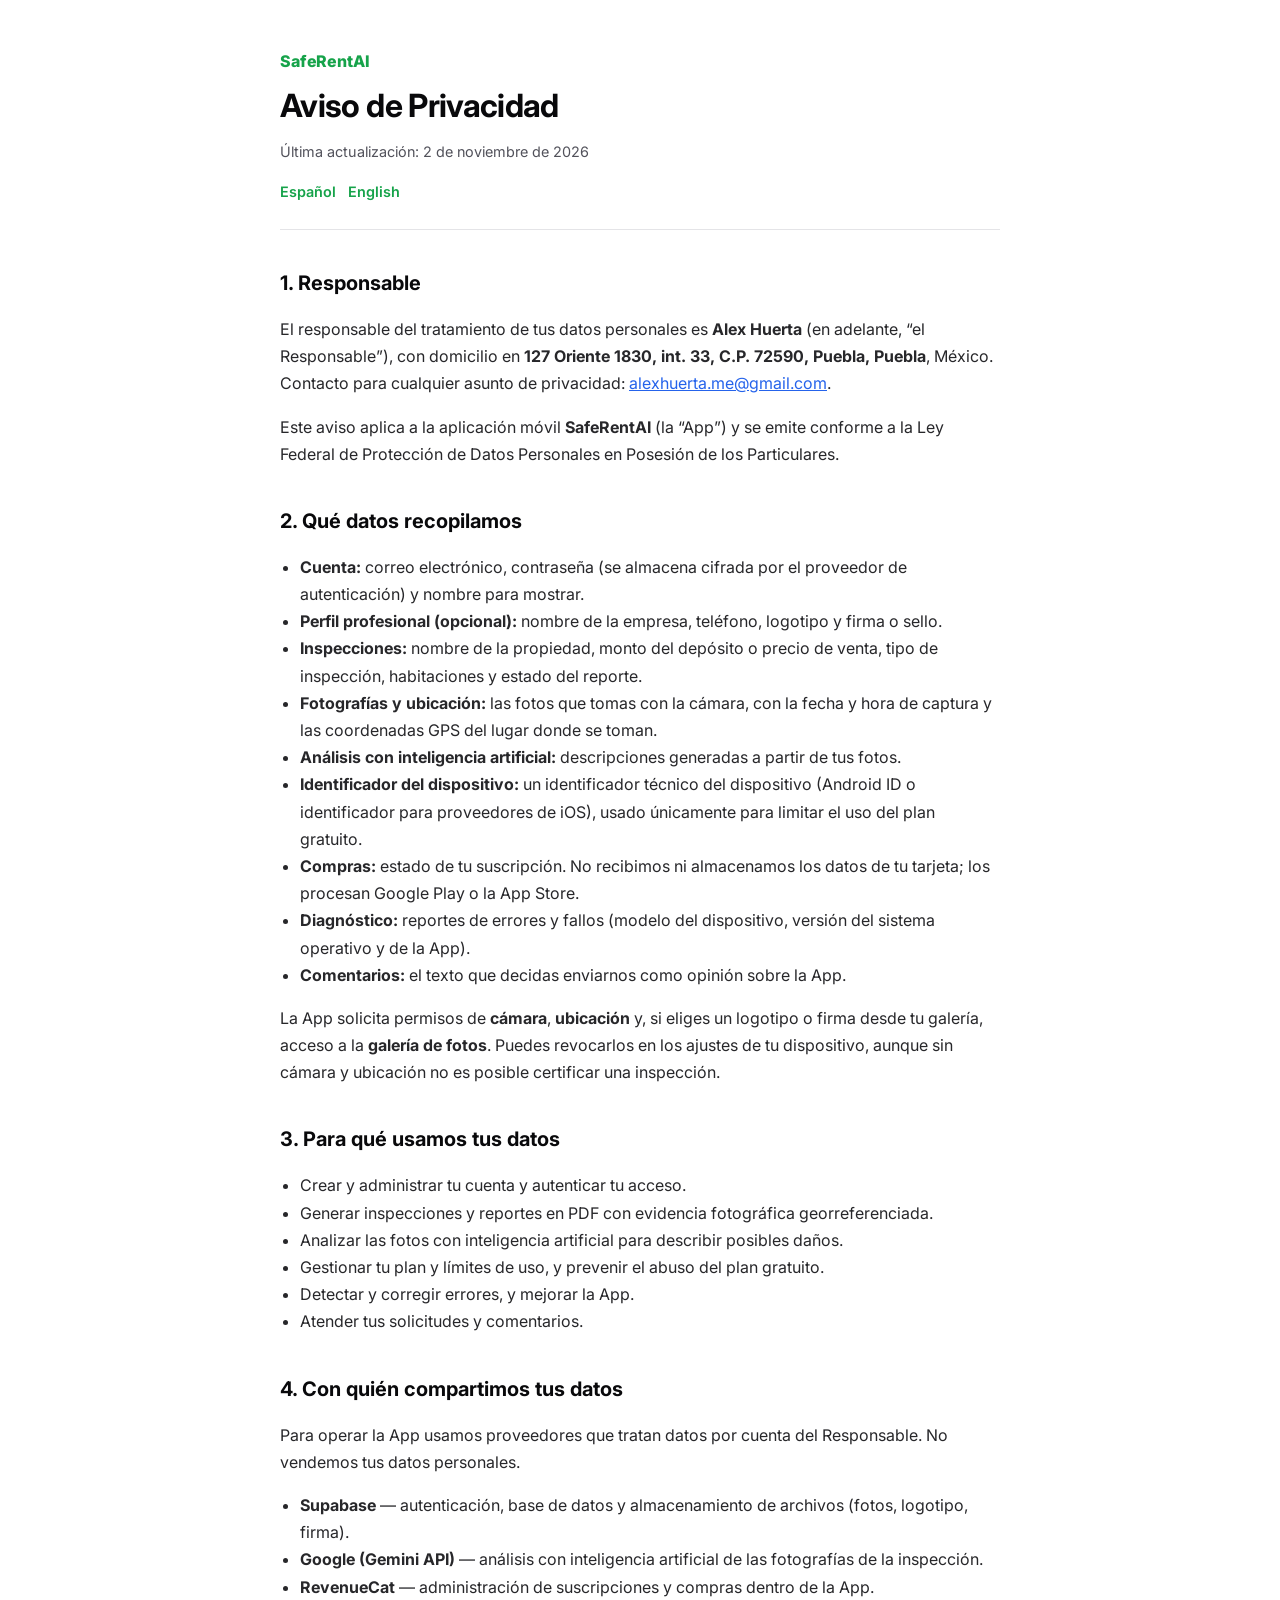
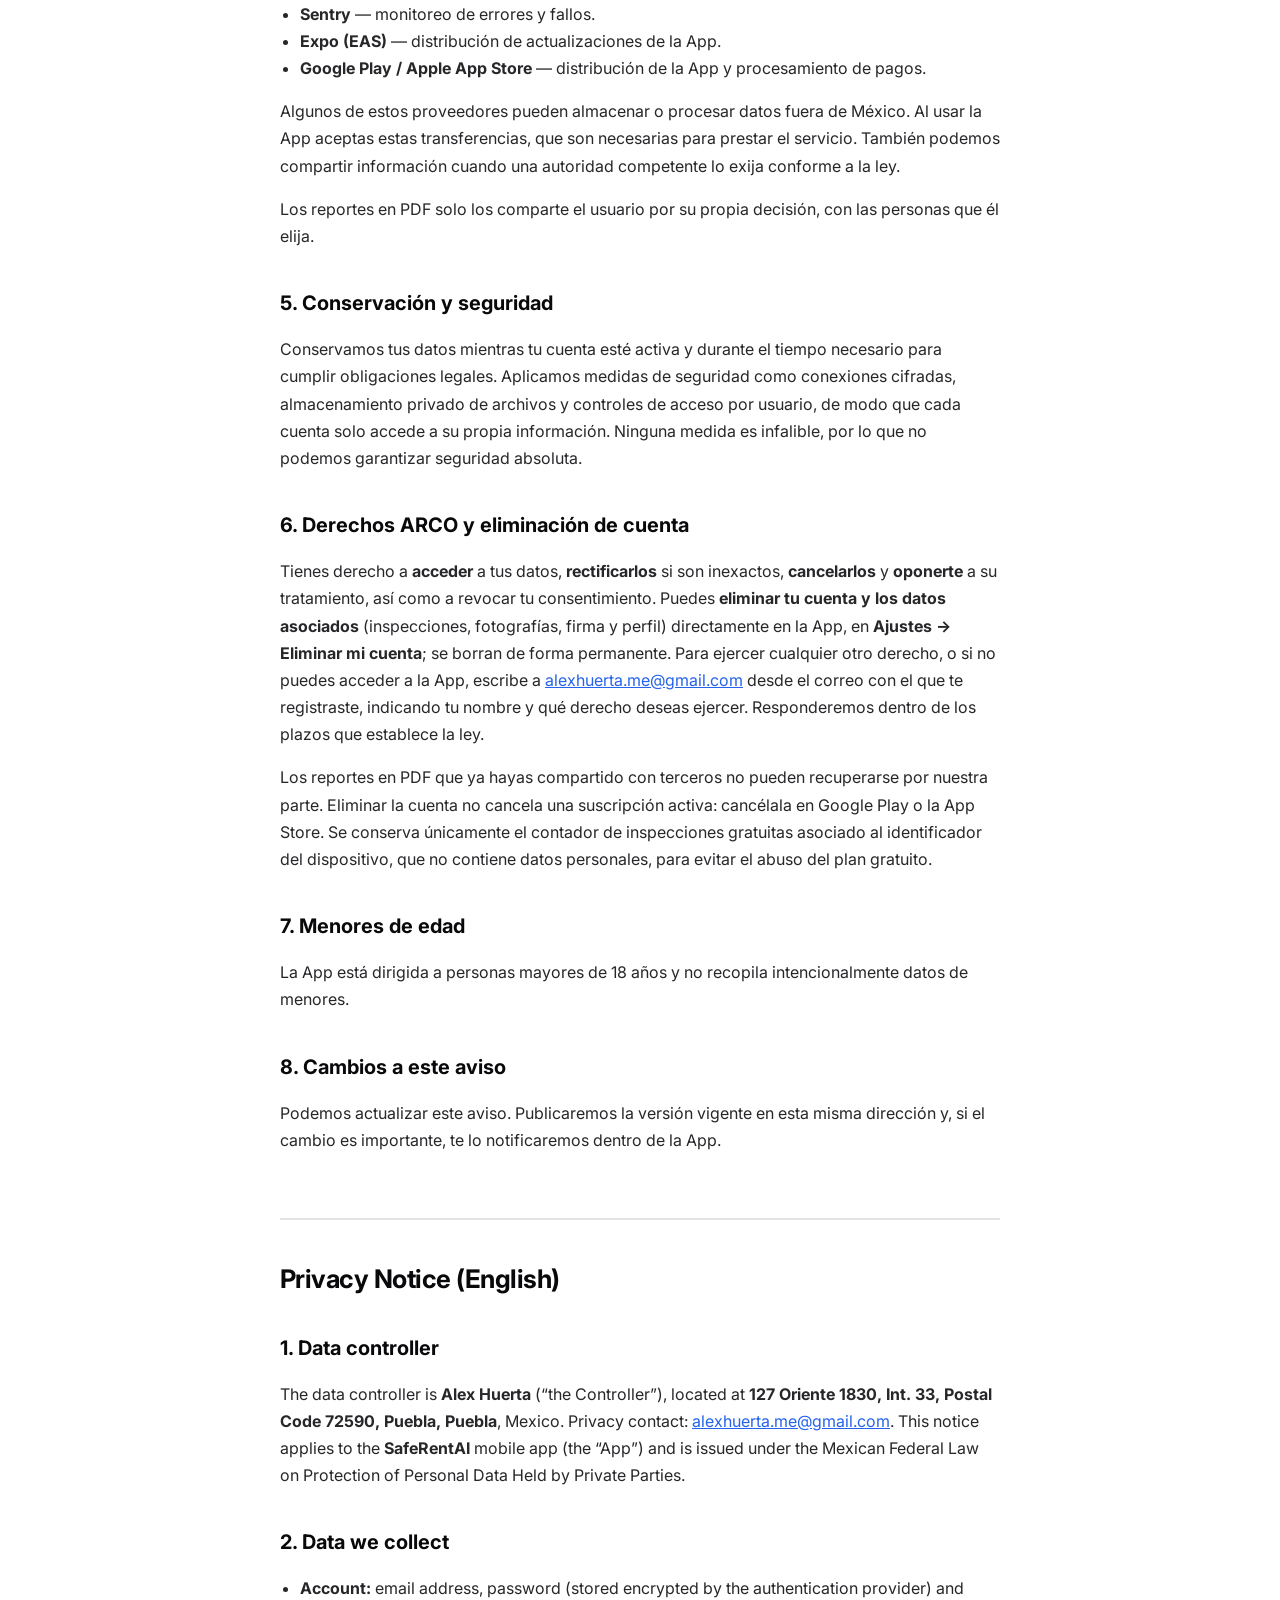
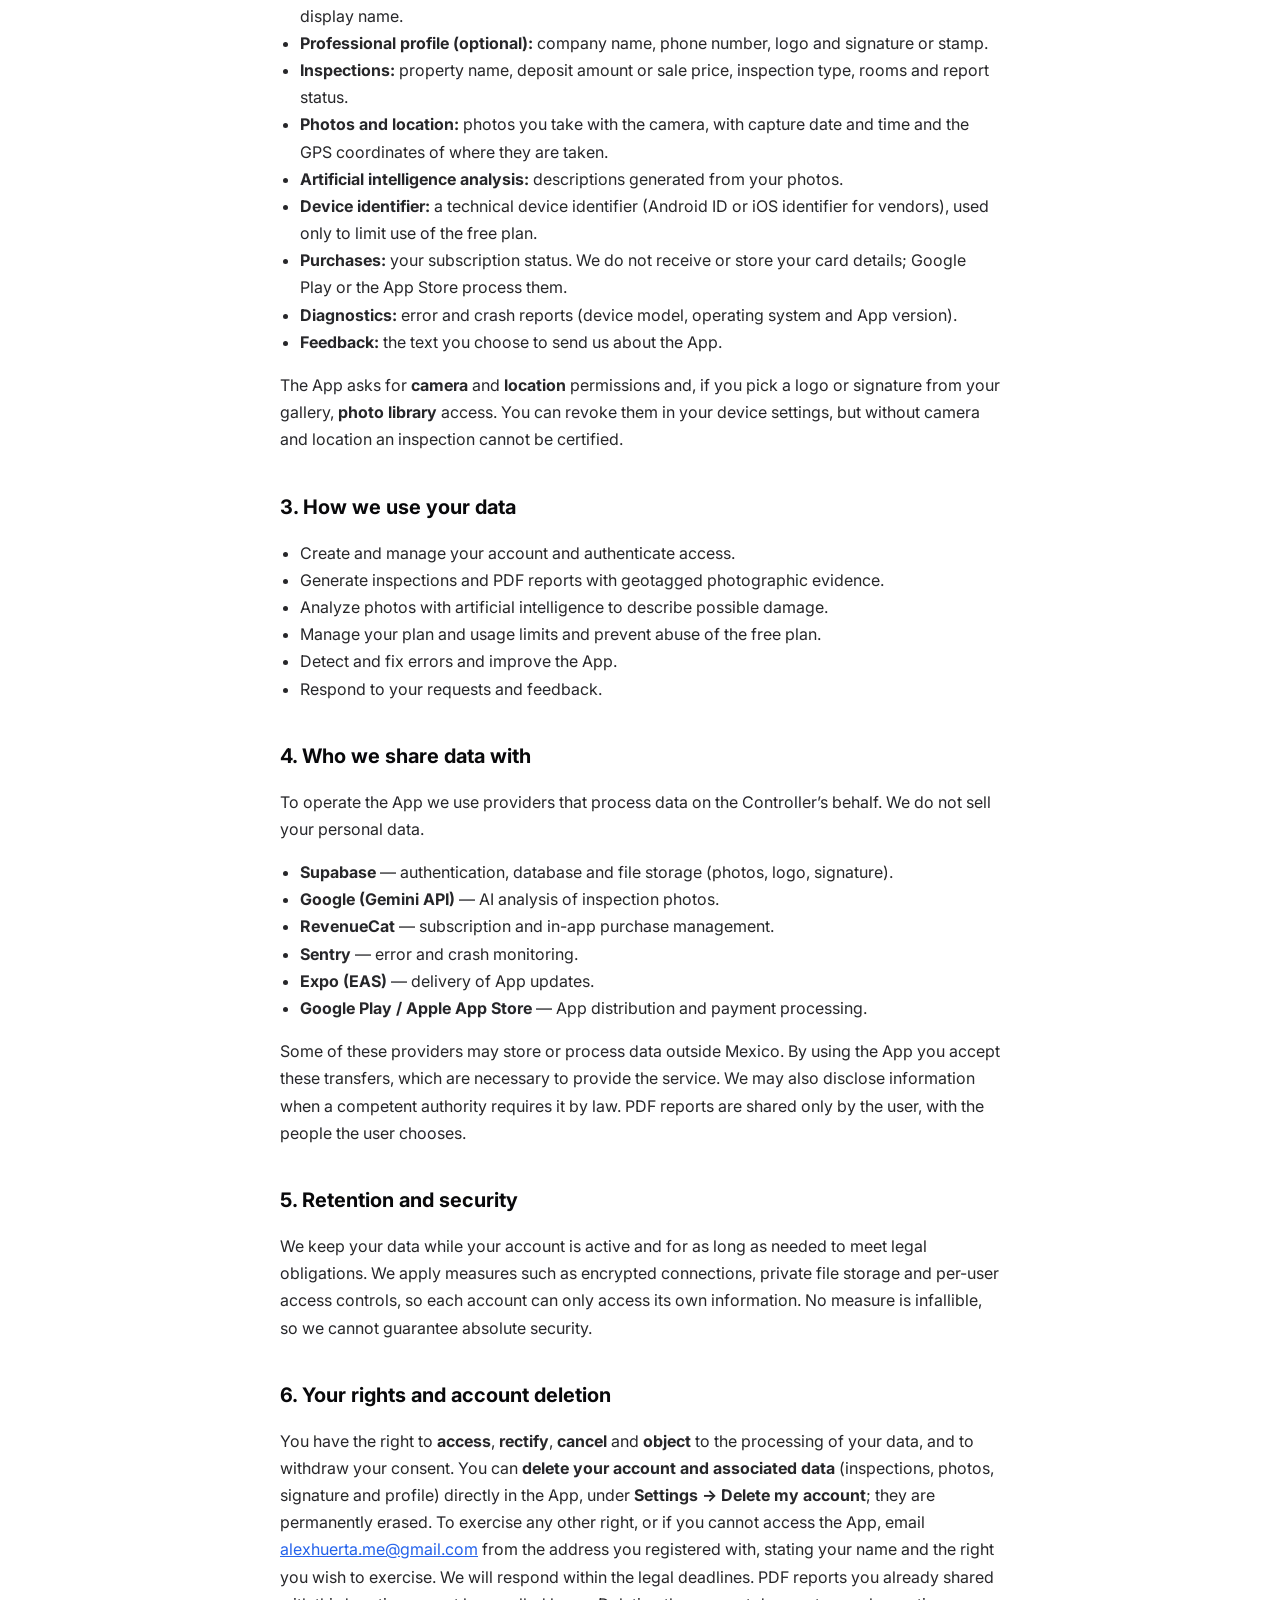
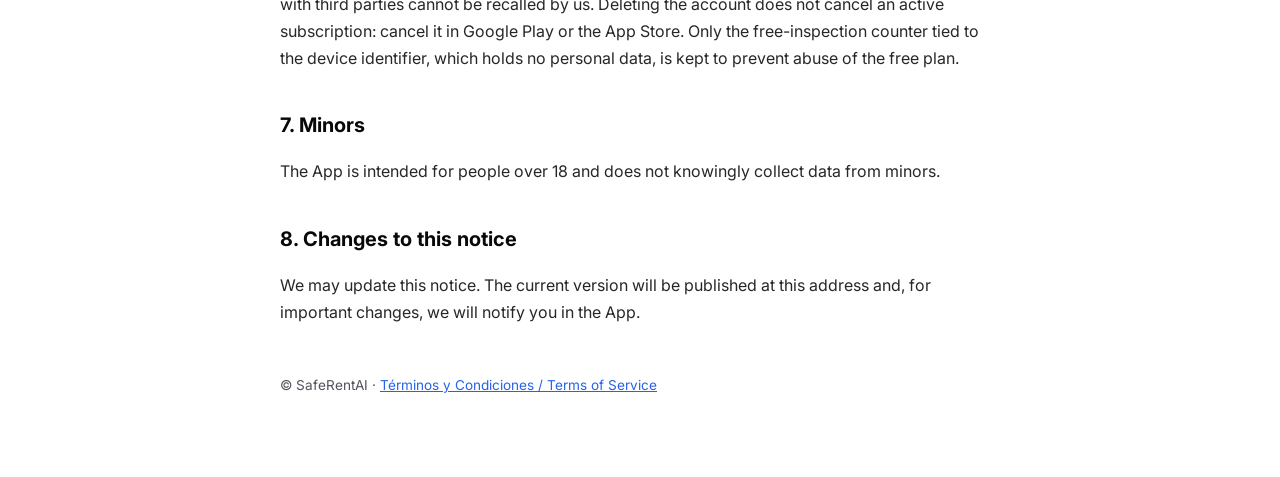
==== commit 15a0e135: "docs: add the postal code to the controller address" ====
--- a/saferentai/privacidad/index.html
+++ b/saferentai/privacidad/index.html
@@ -19,7 +19,7 @@
 
   <section id="es">
     <h2>1. Responsable</h2>
-    <p>El responsable del tratamiento de tus datos personales es <strong>Alex Huerta</strong> (en adelante, “el Responsable”), con domicilio en <strong>127 Oriente 1830, int. 33, Puebla, Puebla</strong>, México. Contacto para cualquier asunto de privacidad: <a href="mailto:alexhuerta.me@gmail.com">alexhuerta.me@gmail.com</a>.</p>
+    <p>El responsable del tratamiento de tus datos personales es <strong>Alex Huerta</strong> (en adelante, “el Responsable”), con domicilio en <strong>127 Oriente 1830, int. 33, C.P. 72590, Puebla, Puebla</strong>, México. Contacto para cualquier asunto de privacidad: <a href="mailto:alexhuerta.me@gmail.com">alexhuerta.me@gmail.com</a>.</p>
     <p>Este aviso aplica a la aplicación móvil <strong>SafeRentAI</strong> (la “App”) y se emite conforme a la Ley Federal de Protección de Datos Personales en Posesión de los Particulares.</p>
 
     <h2>2. Qué datos recopilamos</h2>
@@ -77,7 +77,7 @@
     <h1 style="font-size:1.6rem">Privacy Notice (English)</h1>
 
     <h2>1. Data controller</h2>
-    <p>The data controller is <strong>Alex Huerta</strong> (“the Controller”), located at <strong>127 Oriente 1830, Int. 33, Puebla, Puebla</strong>, Mexico. Privacy contact: <a href="mailto:alexhuerta.me@gmail.com">alexhuerta.me@gmail.com</a>. This notice applies to the <strong>SafeRentAI</strong> mobile app (the “App”) and is issued under the Mexican Federal Law on Protection of Personal Data Held by Private Parties.</p>
+    <p>The data controller is <strong>Alex Huerta</strong> (“the Controller”), located at <strong>127 Oriente 1830, Int. 33, Postal Code 72590, Puebla, Puebla</strong>, Mexico. Privacy contact: <a href="mailto:alexhuerta.me@gmail.com">alexhuerta.me@gmail.com</a>. This notice applies to the <strong>SafeRentAI</strong> mobile app (the “App”) and is issued under the Mexican Federal Law on Protection of Personal Data Held by Private Parties.</p>
 
     <h2>2. Data we collect</h2>
     <ul>
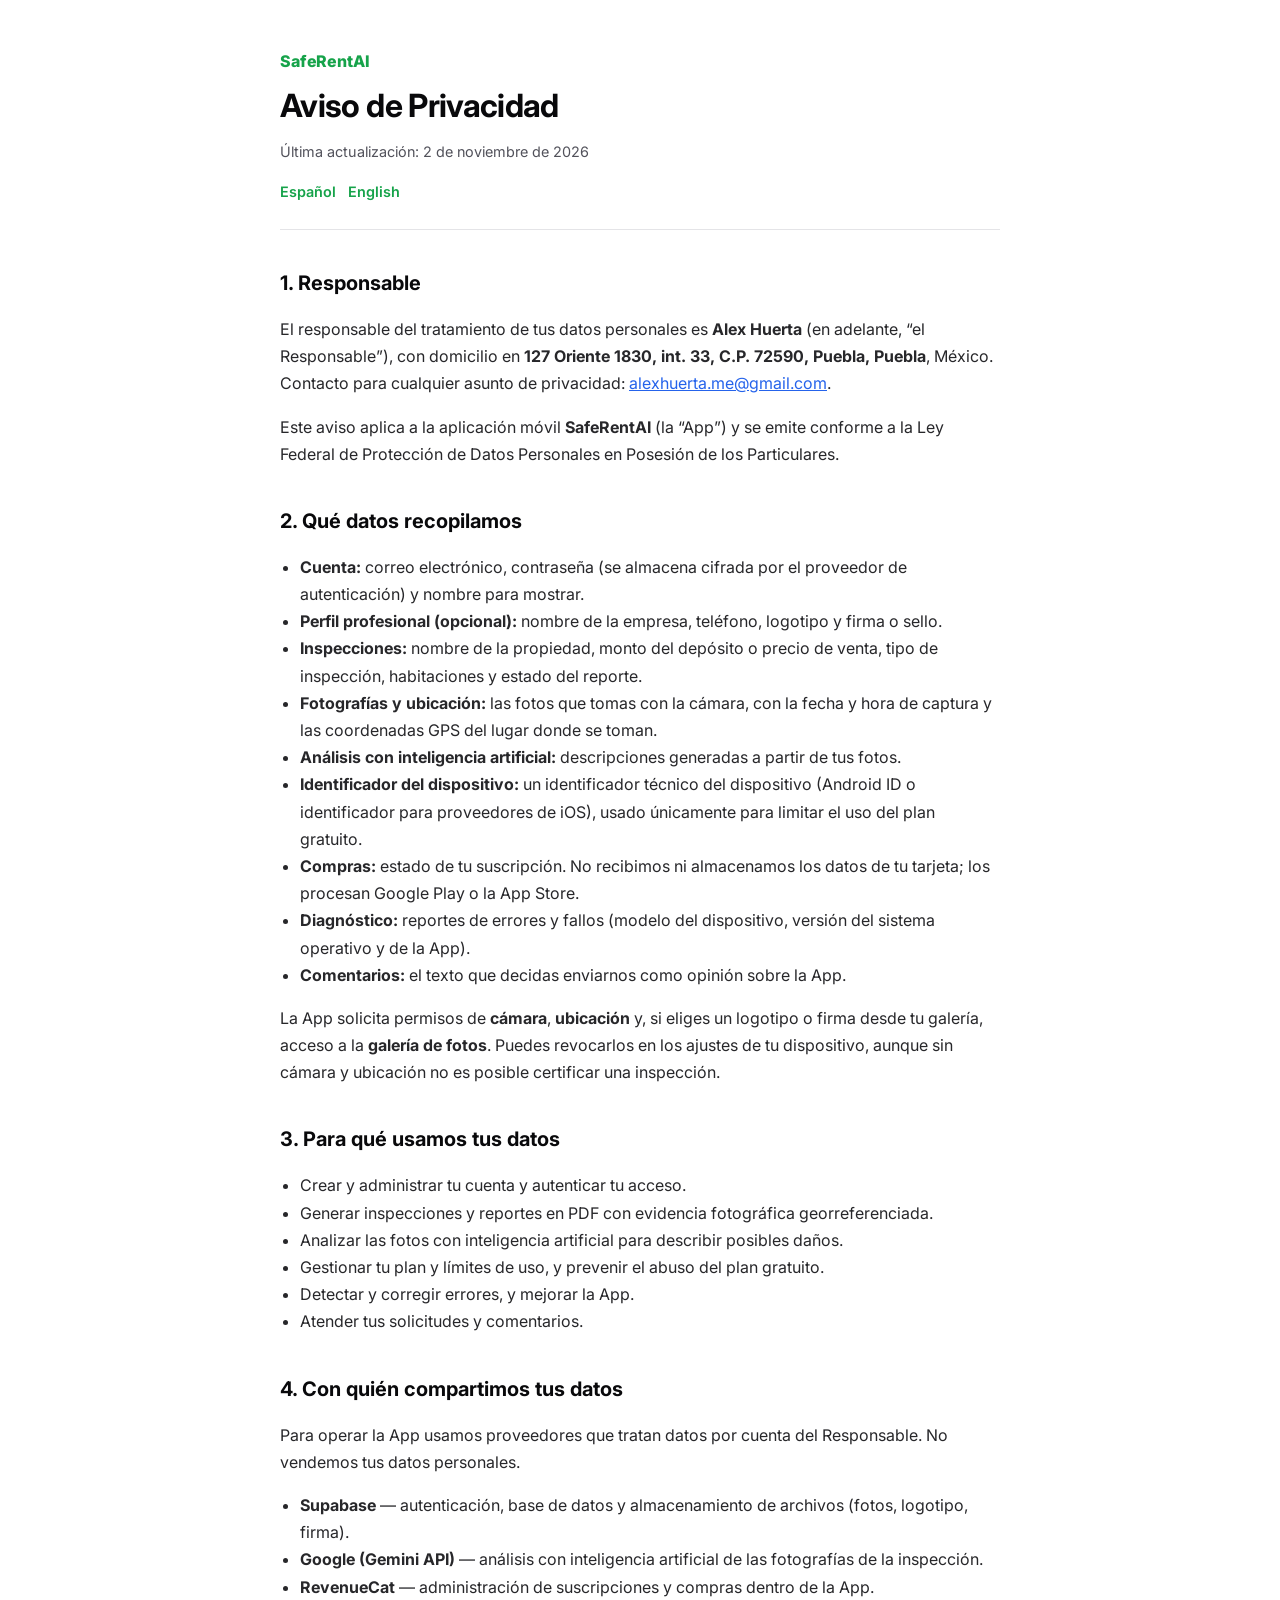
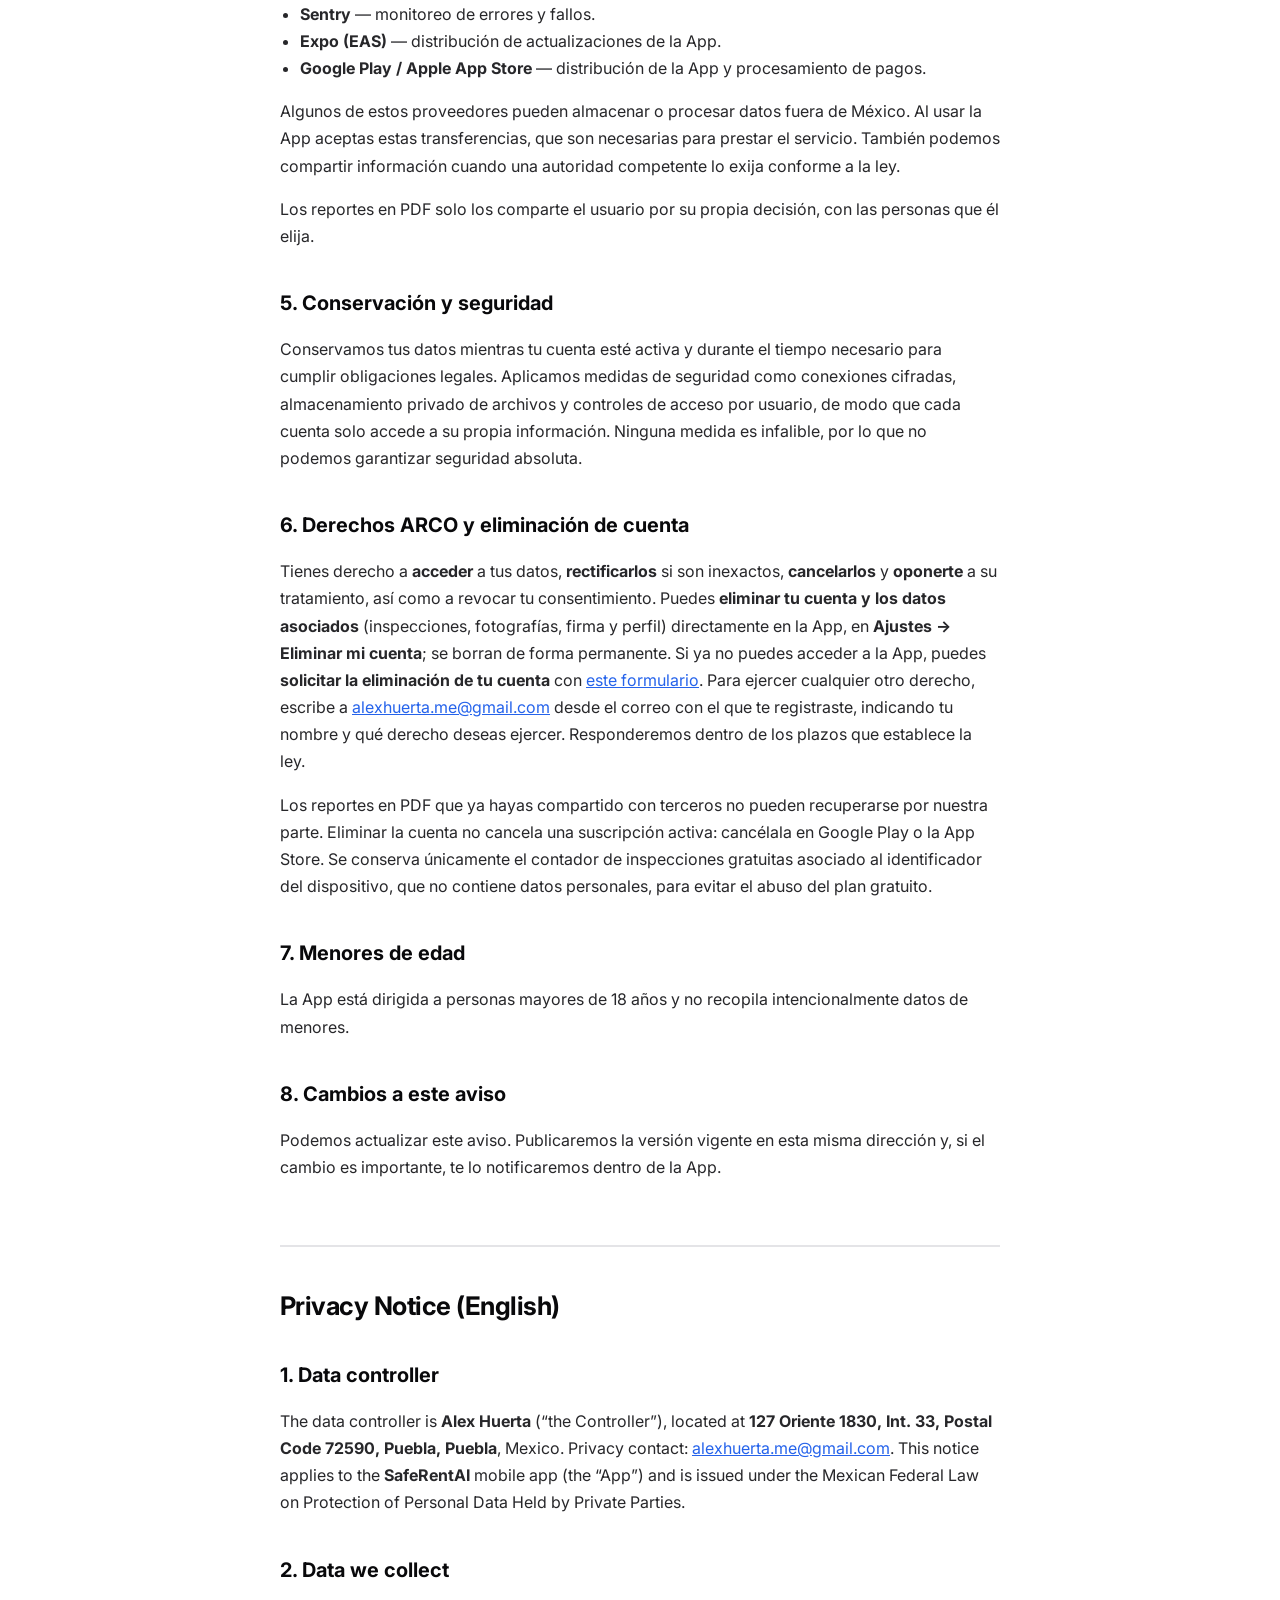
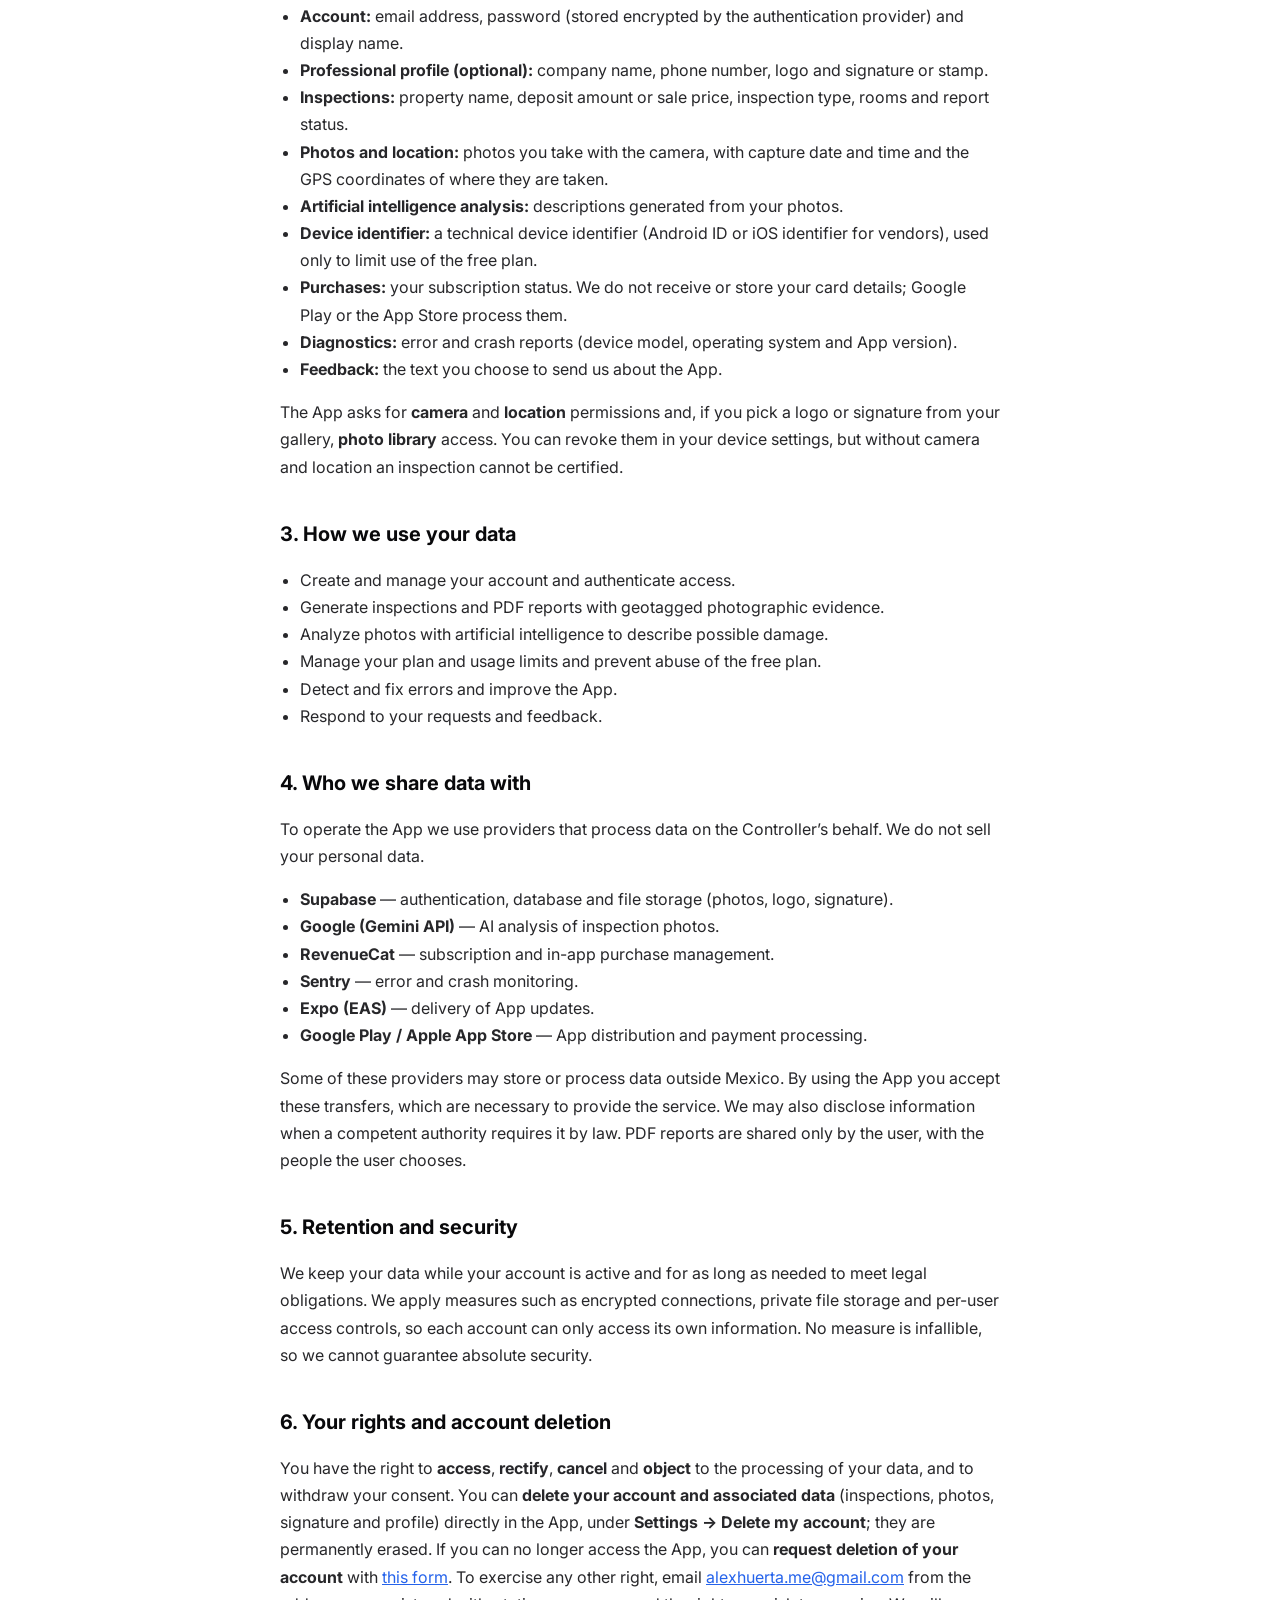
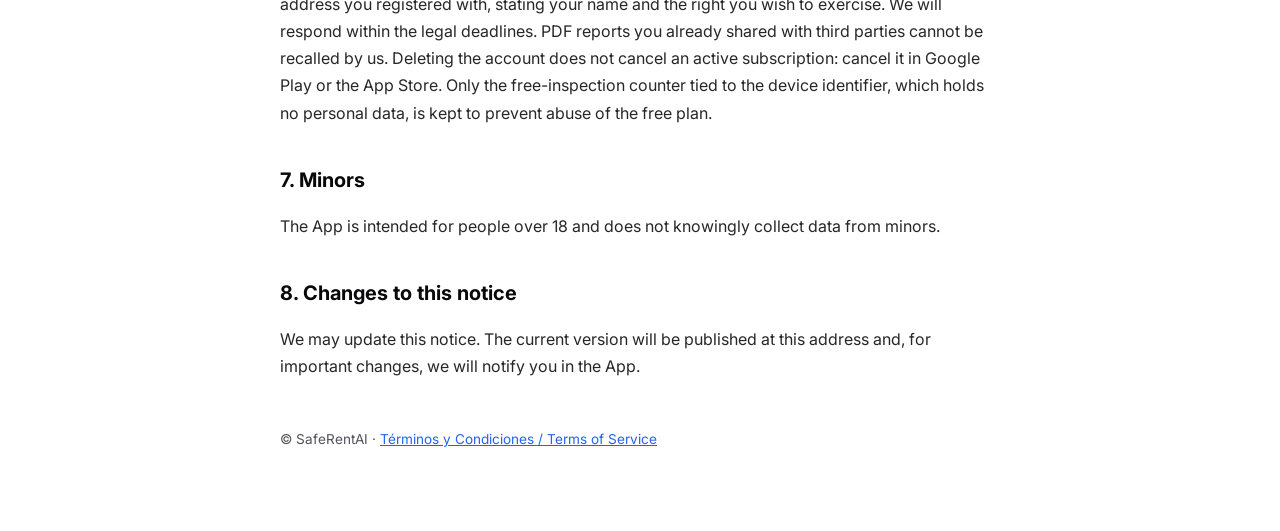
==== commit 0143e423: "docs: mention the account deletion request form in the privacy notice" ====
--- a/saferentai/privacidad/index.html
+++ b/saferentai/privacidad/index.html
@@ -63,7 +63,7 @@
     <p>Conservamos tus datos mientras tu cuenta esté activa y durante el tiempo necesario para cumplir obligaciones legales. Aplicamos medidas de seguridad como conexiones cifradas, almacenamiento privado de archivos y controles de acceso por usuario, de modo que cada cuenta solo accede a su propia información. Ninguna medida es infalible, por lo que no podemos garantizar seguridad absoluta.</p>
 
     <h2 id="eliminar-cuenta">6. Derechos ARCO y eliminación de cuenta</h2>
-    <p>Tienes derecho a <strong>acceder</strong> a tus datos, <strong>rectificarlos</strong> si son inexactos, <strong>cancelarlos</strong> y <strong>oponerte</strong> a su tratamiento, así como a revocar tu consentimiento. Puedes <strong>eliminar tu cuenta y los datos asociados</strong> (inspecciones, fotografías, firma y perfil) directamente en la App, en <strong>Ajustes → Eliminar mi cuenta</strong>; se borran de forma permanente. Para ejercer cualquier otro derecho, o si no puedes acceder a la App, escribe a <a href="mailto:alexhuerta.me@gmail.com">alexhuerta.me@gmail.com</a> desde el correo con el que te registraste, indicando tu nombre y qué derecho deseas ejercer. Responderemos dentro de los plazos que establece la ley.</p>
+    <p>Tienes derecho a <strong>acceder</strong> a tus datos, <strong>rectificarlos</strong> si son inexactos, <strong>cancelarlos</strong> y <strong>oponerte</strong> a su tratamiento, así como a revocar tu consentimiento. Puedes <strong>eliminar tu cuenta y los datos asociados</strong> (inspecciones, fotografías, firma y perfil) directamente en la App, en <strong>Ajustes → Eliminar mi cuenta</strong>; se borran de forma permanente. Si ya no puedes acceder a la App, puedes <strong>solicitar la eliminación de tu cuenta</strong> con <a href="https://forms.gle/zaJPkQyCG8zsXh4n9" rel="noopener">este formulario</a>. Para ejercer cualquier otro derecho, escribe a <a href="mailto:alexhuerta.me@gmail.com">alexhuerta.me@gmail.com</a> desde el correo con el que te registraste, indicando tu nombre y qué derecho deseas ejercer. Responderemos dentro de los plazos que establece la ley.</p>
     <p>Los reportes en PDF que ya hayas compartido con terceros no pueden recuperarse por nuestra parte. Eliminar la cuenta no cancela una suscripción activa: cancélala en Google Play o la App Store. Se conserva únicamente el contador de inspecciones gratuitas asociado al identificador del dispositivo, que no contiene datos personales, para evitar el abuso del plan gratuito.</p>
 
     <h2>7. Menores de edad</h2>
@@ -119,7 +119,7 @@
     <p>We keep your data while your account is active and for as long as needed to meet legal obligations. We apply measures such as encrypted connections, private file storage and per-user access controls, so each account can only access its own information. No measure is infallible, so we cannot guarantee absolute security.</p>
 
     <h2 id="delete-account">6. Your rights and account deletion</h2>
-    <p>You have the right to <strong>access</strong>, <strong>rectify</strong>, <strong>cancel</strong> and <strong>object</strong> to the processing of your data, and to withdraw your consent. You can <strong>delete your account and associated data</strong> (inspections, photos, signature and profile) directly in the App, under <strong>Settings → Delete my account</strong>; they are permanently erased. To exercise any other right, or if you cannot access the App, email <a href="mailto:alexhuerta.me@gmail.com">alexhuerta.me@gmail.com</a> from the address you registered with, stating your name and the right you wish to exercise. We will respond within the legal deadlines. PDF reports you already shared with third parties cannot be recalled by us. Deleting the account does not cancel an active subscription: cancel it in Google Play or the App Store. Only the free-inspection counter tied to the device identifier, which holds no personal data, is kept to prevent abuse of the free plan.</p>
+    <p>You have the right to <strong>access</strong>, <strong>rectify</strong>, <strong>cancel</strong> and <strong>object</strong> to the processing of your data, and to withdraw your consent. You can <strong>delete your account and associated data</strong> (inspections, photos, signature and profile) directly in the App, under <strong>Settings → Delete my account</strong>; they are permanently erased. If you can no longer access the App, you can <strong>request deletion of your account</strong> with <a href="https://forms.gle/zaJPkQyCG8zsXh4n9" rel="noopener">this form</a>. To exercise any other right, email <a href="mailto:alexhuerta.me@gmail.com">alexhuerta.me@gmail.com</a> from the address you registered with, stating your name and the right you wish to exercise. We will respond within the legal deadlines. PDF reports you already shared with third parties cannot be recalled by us. Deleting the account does not cancel an active subscription: cancel it in Google Play or the App Store. Only the free-inspection counter tied to the device identifier, which holds no personal data, is kept to prevent abuse of the free plan.</p>
 
     <h2>7. Minors</h2>
     <p>The App is intended for people over 18 and does not knowingly collect data from minors.</p>
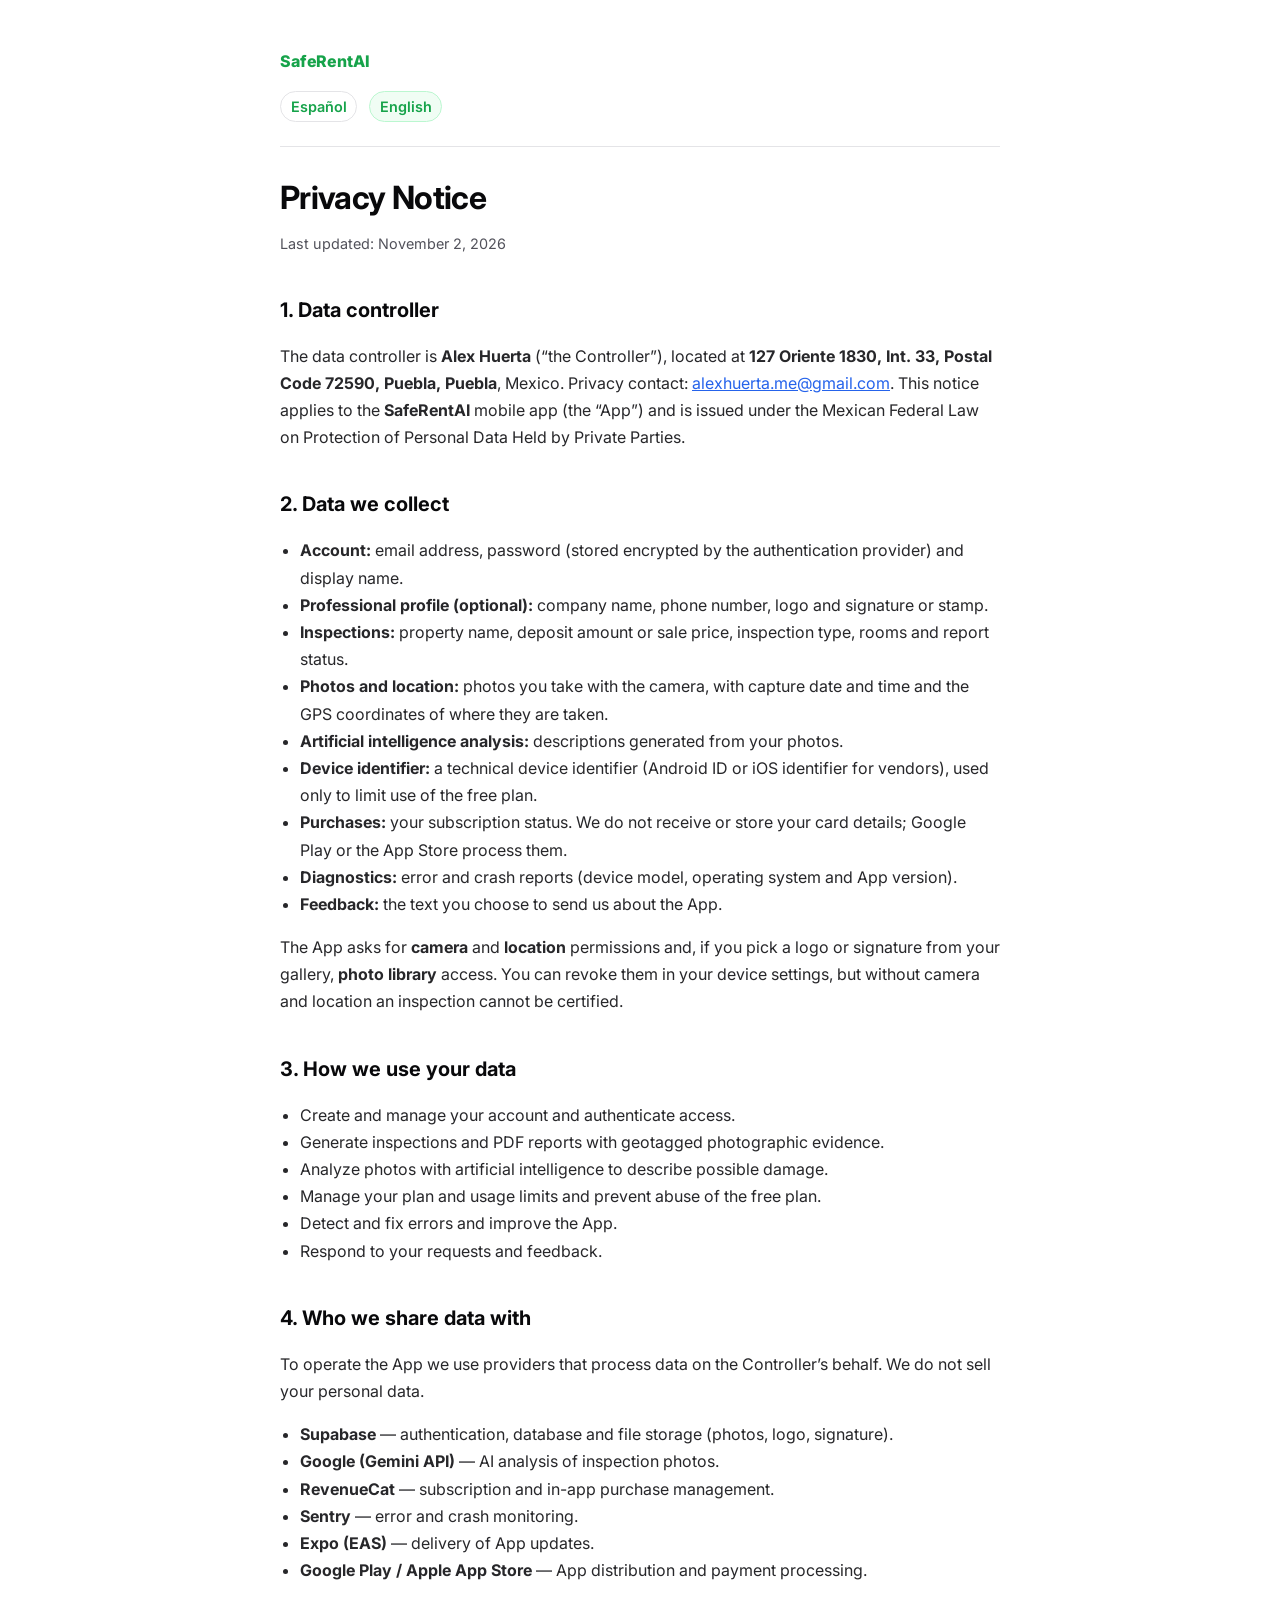
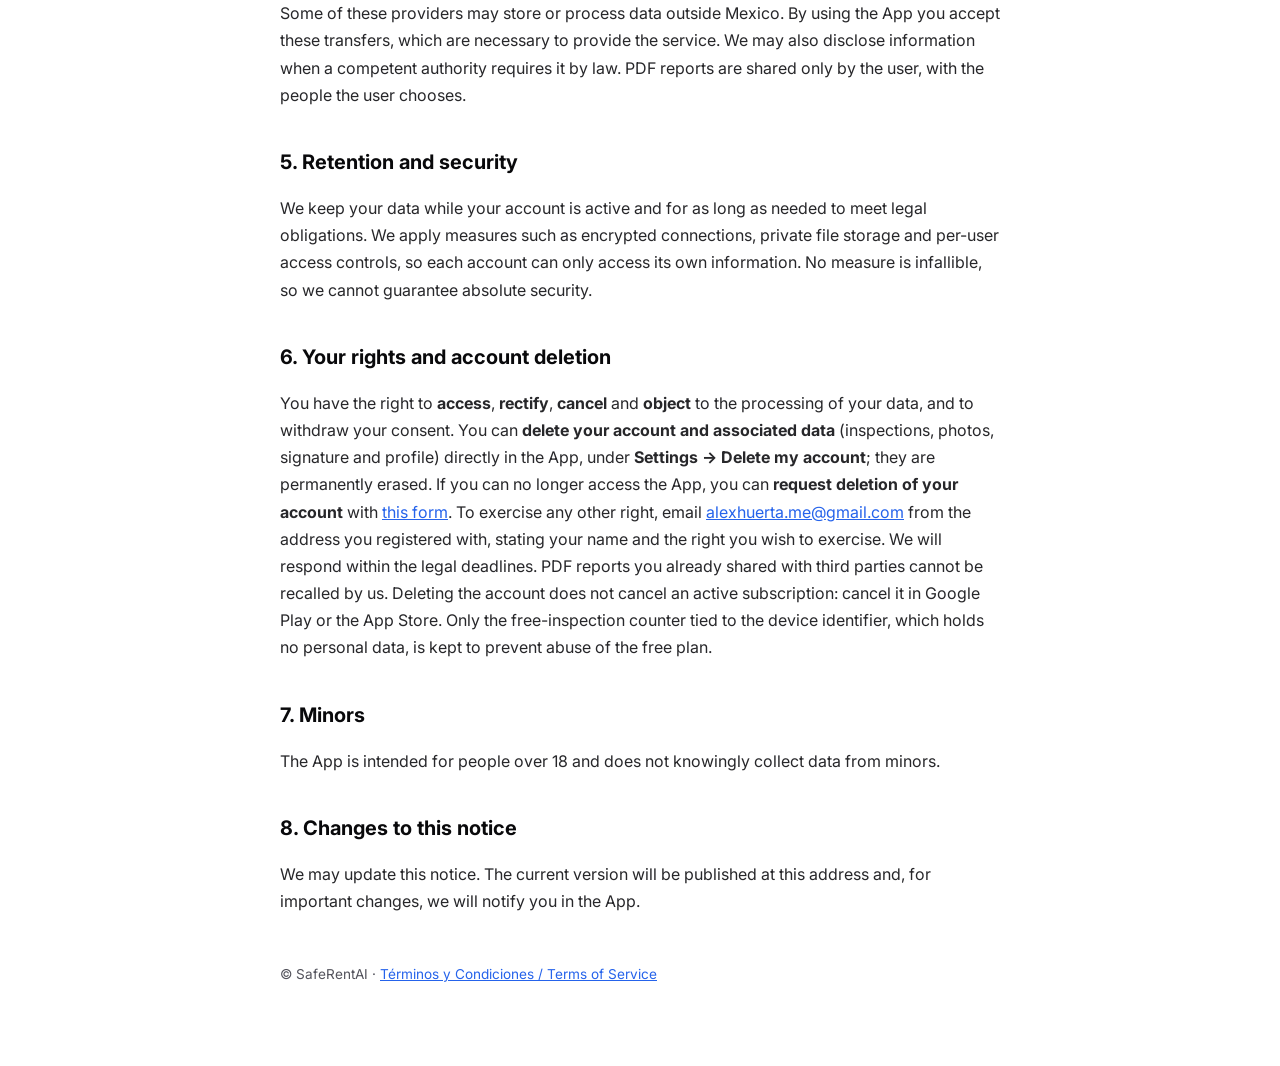
==== commit 939ec167: "feat: show the legal pages one language at a time with a language switch" ====
--- a/saferentai/privacidad/index.html
+++ b/saferentai/privacidad/index.html
@@ -3,7 +3,7 @@
 <head>
   <meta charset="UTF-8">
   <meta name="viewport" content="width=device-width, initial-scale=1.0">
-  <title>Aviso de Privacidad — SafeRentAI</title>
+  <title>Aviso de Privacidad / Privacy Notice — SafeRentAI</title>
   <meta name="description" content="Aviso de Privacidad de SafeRentAI: qué datos recopila la app, para qué se usan y cómo ejercer tus derechos.">
   <link href="https://fonts.googleapis.com/css2?family=Inter:wght@400;600;800&display=swap" rel="stylesheet">
   <link rel="stylesheet" href="../legal.css">
@@ -12,12 +12,12 @@
 <main>
   <header class="doc">
     <a class="brand" href="/">SafeRentAI</a>
-    <h1>Aviso de Privacidad</h1>
-    <p class="meta">Última actualización: 2 de noviembre de 2026</p>
     <div class="lang"><a href="#es">Español</a><a href="#en">English</a></div>
   </header>
 
   <section id="es">
+    <h1>Aviso de Privacidad</h1>
+    <p class="meta">Última actualización: 2 de noviembre de 2026</p>
     <h2>1. Responsable</h2>
     <p>El responsable del tratamiento de tus datos personales es <strong>Alex Huerta</strong> (en adelante, “el Responsable”), con domicilio en <strong>127 Oriente 1830, int. 33, C.P. 72590, Puebla, Puebla</strong>, México. Contacto para cualquier asunto de privacidad: <a href="mailto:alexhuerta.me@gmail.com">alexhuerta.me@gmail.com</a>.</p>
     <p>Este aviso aplica a la aplicación móvil <strong>SafeRentAI</strong> (la “App”) y se emite conforme a la Ley Federal de Protección de Datos Personales en Posesión de los Particulares.</p>
@@ -74,7 +74,8 @@
   </section>
 
   <section id="en" class="en">
-    <h1 style="font-size:1.6rem">Privacy Notice (English)</h1>
+    <h1>Privacy Notice</h1>
+    <p class="meta">Last updated: November 2, 2026</p>
 
     <h2>1. Data controller</h2>
     <p>The data controller is <strong>Alex Huerta</strong> (“the Controller”), located at <strong>127 Oriente 1830, Int. 33, Postal Code 72590, Puebla, Puebla</strong>, Mexico. Privacy contact: <a href="mailto:alexhuerta.me@gmail.com">alexhuerta.me@gmail.com</a>. This notice applies to the <strong>SafeRentAI</strong> mobile app (the “App”) and is issued under the Mexican Federal Law on Protection of Personal Data Held by Private Parties.</p>
@@ -130,5 +131,21 @@
 
   <footer>© SafeRentAI · <a href="../terminos/">Términos y Condiciones / Terms of Service</a></footer>
 </main>
+<script>
+  // Open in English when the browser is in English, unless a language/section was requested.
+  if (!location.hash && /^en/i.test(navigator.language || '')) location.hash = 'en';
+  function syncLang() {
+    var hash = location.hash.replace(/^#/, '');
+    var en = hash === 'en' || hash === 'delete-account';
+    var root = document.documentElement;
+    root.classList.toggle('lang-en', en);
+    root.lang = en ? 'en' : 'es';
+    var other = document.querySelector('footer a');
+    if (other) other.href = other.getAttribute('href').split('#')[0] + (en ? '#en' : '');
+  }
+  window.addEventListener('hashchange', syncLang);
+  syncLang();
+</script>
+<noscript><style>section.en { display:block; }</style></noscript>
 </body>
 </html>
--- a/saferentai/legal.css
+++ b/saferentai/legal.css
@@ -12,6 +12,11 @@
 .lang { display:flex; gap:.75rem; margin-top:1rem; font-size:.9rem; }
 .lang a { color:var(--green); font-weight:600; text-decoration:none; }
 .note { background:var(--green-bg); border:1px solid #bbf7d0; border-radius:.75rem; padding:.9rem 1.1rem; margin:1.25rem 0; font-size:.95rem; }
-section.en { margin-top:4rem; padding-top:2rem; border-top:2px solid var(--gray-200); }
+/* One language at a time. The class is set by the script on the page; without JavaScript both show. */
+section.en { display:none; }
+html.lang-en #es { display:none; }
+html.lang-en section.en { display:block; }
+.lang a { padding:.15rem .6rem; border-radius:999px; border:1px solid var(--gray-200); }
+html:not(.lang-en) .lang a[href="#es"], html.lang-en .lang a[href="#en"] { background:var(--green-bg); border-color:#bbf7d0; }
 footer { margin-top:3rem; color:var(--gray-600); font-size:.85rem; }
 a { color:#2563eb; }
